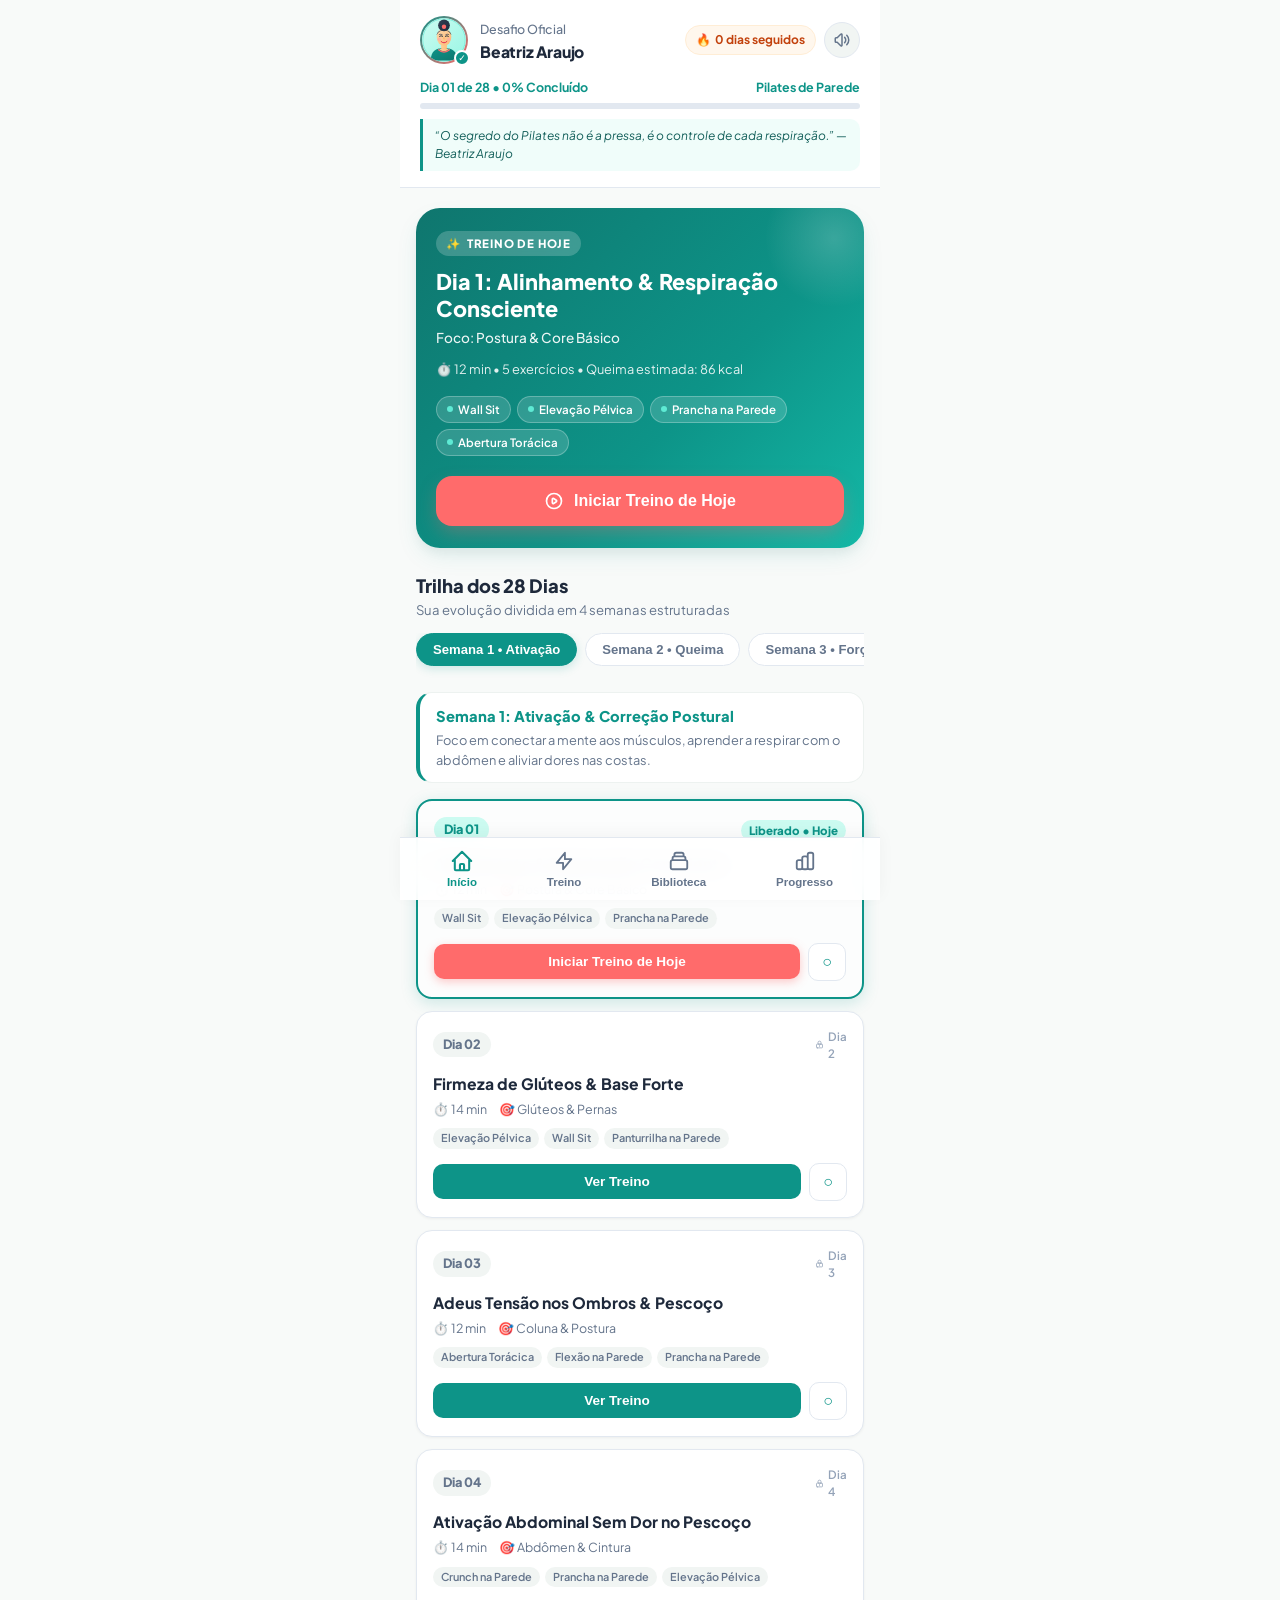
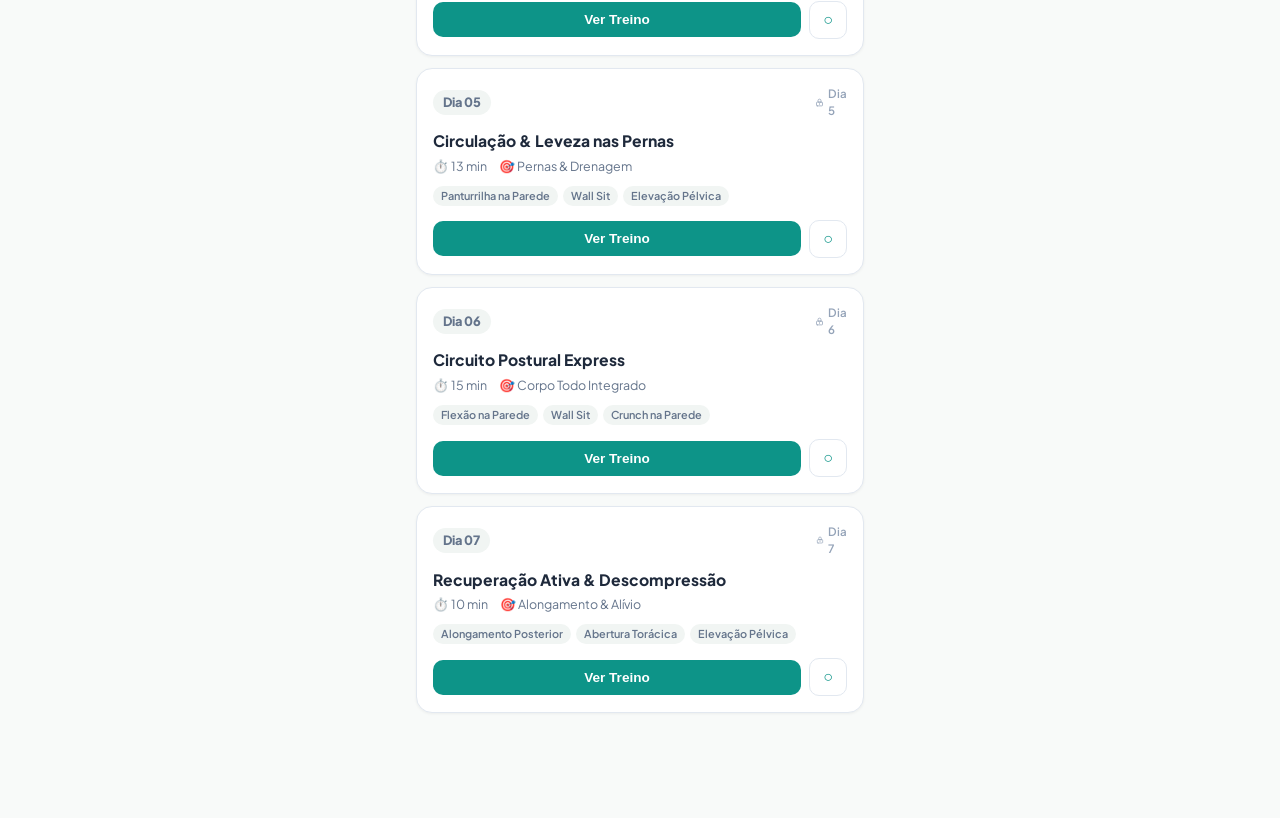
==== index.html @ 00a96179 "pilates-asiatico" ====
<!DOCTYPE html>
<html lang="pt-BR">
<head>
  <meta charset="UTF-8">
  <meta name="viewport" content="width=device-width, initial-scale=1.0, maximum-scale=1.0, user-scalable=no, viewport-fit=cover">
  <title>Desafio Pilates de Parede - 28 Dias | Beatriz Araujo</title>
  <meta name="description" content="Aplicativo oficial do Desafio Pilates de Parede 28 Dias com a especialista Beatriz Araujo. Demonstrações vetoriais nativas e cronômetro guiado.">
  <meta name="theme-color" content="#0D9488">
  <meta name="apple-mobile-web-app-capable" content="yes">
  <meta name="apple-mobile-web-app-status-bar-style" content="default">
  <meta name="apple-mobile-web-app-title" content="Pilates Parede">

  <!-- Favicon e Ícones PWA -->
  <link rel="icon" type="image/svg+xml" href="assets/icons/app-icon.svg">
  <link rel="apple-touch-icon" href="assets/icons/app-icon.svg">
  <link rel="manifest" href="manifest.json">

  <!-- Tipografia Moderna (Plus Jakarta Sans) -->
  <link rel="preconnect" href="https://fonts.googleapis.com">
  <link rel="preconnect" href="https://fonts.gstatic.com" crossorigin>
  <link href="https://fonts.googleapis.com/css2?family=Plus+Jakarta+Sans:wght@400;500;600;700;800;900&display=swap" rel="stylesheet">

  <!-- Estilos -->
  <link rel="stylesheet" href="css/styles.css">
  <link rel="stylesheet" href="css/animations.css">
</head>
<body>

  <!-- Canvas de Confetes da Vitória -->
  <canvas id="confetti-canvas"></canvas>

  <div class="app-container">

    <!-- Banner Inteligente de Instalação PWA -->
    <div id="pwa-install-banner" class="pwa-banner hidden">
      <div class="pwa-banner-content">
        <span class="pwa-banner-icon">📱</span>
        <div class="pwa-banner-text">
          <strong>Instalar Aplicativo Oficial</strong>
          <span>Acesse direto da sua tela inicial como um app nativo</span>
        </div>
      </div>
      <div class="pwa-banner-actions">
        <button id="btn-pwa-install" class="btn-pwa-install">Instalar</button>
        <button id="btn-close-install-banner" class="btn-pwa-close" aria-label="Fechar">✕</button>
      </div>
    </div>

    <!-- Header Principal -->
    <header class="app-header">
      <div class="header-top">
        <div class="instructor-badge">
          <div class="avatar-wrapper">
            <img src="assets/avatar-beatriz.svg" alt="Beatriz Araujo" class="avatar-img">
            <span class="avatar-verified" title="Especialista Certificada">✓</span>
          </div>
          <div class="instructor-info">
            <span class="greeting" id="header-user-greeting">Desafio Oficial</span>
            <h1 class="instructor-name">Beatriz Araujo</h1>
          </div>
        </div>

        <div class="header-actions">
          <div class="streak-pill" title="Sequência de dias ativos">
            <span>🔥</span>
            <span id="header-streak-count">0 dias</span>
          </div>
          <button id="header-sound-btn" class="btn-icon-header" title="Alternar Som">
            <svg id="header-sound-icon" class="w-5 h-5" fill="none" stroke="currentColor" viewBox="0 0 24 24" width="18" height="18">
              <path stroke-linecap="round" stroke-linejoin="round" stroke-width="2" d="M15.536 8.464a5 5 0 010 7.072m2.828-9.9a9 9 0 010 12.728M5.586 15H4a1 1 0 01-1-1v-4a1 1 0 011-1h1.586l4.707-4.707C10.923 3.663 12 4.109 12 5v14c0 .891-1.077 1.337-1.707.707L5.586 15z" />
            </svg>
          </button>
        </div>
      </div>

      <!-- Barra de Progresso Rápido -->
      <div class="header-progress-bar-wrap">
        <div class="header-progress-meta">
          <span id="header-progress-summary">Dia 01 de 28 • 0% Concluído</span>
          <span>Pilates de Parede</span>
        </div>
        <div class="progress-track">
          <div id="progress-bar-fill" class="progress-fill" style="width: 0%;"></div>
        </div>
      </div>

      <!-- Frase Motivacional do Dia -->
      <div class="quote-bubble" id="quote-beatriz">
        “O segredo do Pilates não é a pressa, é o controle de cada respiração.” — Beatriz Araujo
      </div>
    </header>

    <!-- ============================================================
         ABA 1: DASHBOARD
         ============================================================ -->
    <main id="tab-view-dashboard" class="tab-view-panel active">
      <!-- Card Hero: Treino de Hoje -->
      <section class="hero-workout-card">
        <div class="hero-tag">
          <span>✨</span>
          <span>Treino de Hoje</span>
        </div>
        <h2 id="today-workout-title" class="hero-title">Dia 01: Alinhamento & Respiração</h2>
        <p id="today-workout-focus" class="hero-focus">Foco: Postura & Core Básico</p>
        <div id="today-workout-meta" class="hero-meta">
          ⏱️ 12 min • 5 exercícios • Queima estimada: 85 kcal
        </div>
        <div id="today-exercises-preview" class="today-exercises-chips">
          <!-- Injetado dinamicamente -->
        </div>
        <button id="btn-start-today-workout" class="btn-primary-action">
          <svg class="w-5 h-5" fill="none" stroke="currentColor" viewBox="0 0 24 24" width="20" height="20">
            <path stroke-linecap="round" stroke-linejoin="round" stroke-width="2" d="M14.752 11.168l-3.197-2.132A1 1 0 0010 9.87v4.263a1 1 0 001.555.832l3.197-2.132a1 1 0 000-1.664z" />
            <path stroke-linecap="round" stroke-linejoin="round" stroke-width="2" d="M21 12a9 9 0 11-18 0 9 9 0 0118 0z" />
          </svg>
          <span>Iniciar Treino de Hoje</span>
        </button>
      </section>

      <!-- Seção da Trilha dos 28 Dias -->
      <section class="challenge-trail-section">
        <div class="section-header">
          <h3 class="section-title">Trilha dos 28 Dias</h3>
          <p class="section-subtitle">Sua evolução dividida em 4 semanas estruturadas</p>
        </div>

        <!-- Seletor das 4 Semanas -->
        <div class="week-tabs-scroll">
          <button class="week-tab-pill active" data-week="1">Semana 1 • Ativação</button>
          <button class="week-tab-pill" data-week="2">Semana 2 • Queima</button>
          <button class="week-tab-pill" data-week="3">Semana 3 • Força</button>
          <button class="week-tab-pill" data-week="4">Semana 4 • Escultura</button>
        </div>

        <!-- Card de Tema da Semana -->
        <div class="week-info-card">
          <h4 id="week-theme-title" class="week-theme-heading">Semana 1: Ativação & Correção Postural</h4>
          <p id="week-theme-desc" class="week-theme-paragraph">Foco em conectar a mente aos músculos, aprender a respirar com o abdômen e aliviar dores nas costas.</p>
        </div>

        <!-- Lista de Cards dos Dias da Semana -->
        <div id="days-grid-container" class="days-grid">
          <!-- Injetado dinamicamente -->
        </div>
      </section>
    </main>

    <!-- ============================================================
         ABA 2: TREINO DE HOJE (DETALHE DA SESSÃO)
         ============================================================ -->
    <section id="tab-view-workout" class="tab-view-panel">
      <div class="workout-tab-hero">
        <span class="badge">Sessão Selecionada</span>
        <h2 id="workout-tab-day-title" class="workout-tab-title">Dia 01: Alinhamento Postural</h2>
        <div id="workout-tab-note" class="workout-tab-note">
          Orientação da especialista Beatriz Araujo para sua melhor performance e segurança.
        </div>
        <button id="btn-start-from-tab" class="btn-primary-action">
          <svg class="w-5 h-5" fill="none" stroke="currentColor" viewBox="0 0 24 24" width="20" height="20">
            <path stroke-linecap="round" stroke-linejoin="round" stroke-width="2" d="M14.752 11.168l-3.197-2.132A1 1 0 0010 9.87v4.263a1 1 0 001.555.832l3.197-2.132a1 1 0 000-1.664z" />
          </svg>
          <span>Começar Treino do Dia</span>
        </button>
      </div>

      <div class="section-header">
        <h3 class="section-title">Movimentos Desta Sessão</h3>
        <p class="section-subtitle">Toque em qualquer exercício para ver postura e respiração</p>
      </div>

      <div id="workout-tab-exercises-list" class="workout-exercises-list">
        <!-- Injetado dinamicamente -->
      </div>
    </section>

    <!-- ============================================================
         ABA 3: BIBLIOTECA DE EXERCÍCIOS
         ============================================================ -->
    <section id="tab-view-library" class="tab-view-panel">
      <div class="section-header">
        <h2 class="section-title">Biblioteca na Parede</h2>
        <p class="section-subtitle">Guia visual com demonstrações anatômicas em tempo real</p>
      </div>

      <!-- Filtros por Categoria Muscular -->
      <div class="library-filters">
        <button class="library-filter-btn active" data-category="all">Todos (8)</button>
        <button class="library-filter-btn" data-category="Pernas & Glúteos">Pernas & Glúteos</button>
        <button class="library-filter-btn" data-category="Abdômen & Core">Abdômen & Core</button>
        <button class="library-filter-btn" data-category="Braços & Peitoral">Braços & Peitoral</button>
        <button class="library-filter-btn" data-category="Flexibilidade & Postura">Postura & Alívio</button>
      </div>

      <!-- Catálogo de Cards dos Exercícios -->
      <div id="library-grid" class="library-grid">
        <!-- Injetado dinamicamente -->
      </div>
    </section>

    <!-- ============================================================
         ABA 4: PROGRESSO & CONQUISTAS
         ============================================================ -->
    <section id="tab-view-progress" class="tab-view-panel">
      <div class="section-header">
        <h2 class="section-title">Seu Progresso & Conquistas</h2>
        <p class="section-subtitle">Histórico sincronizado e medalhas da sua jornada</p>
      </div>

      <!-- Card de Perfil da Aluna -->
      <div class="user-profile-card">
        <div class="user-profile-left">
          <div class="user-avatar-circle">
            <span id="profile-avatar-initials">AL</span>
          </div>
          <div class="user-profile-info">
            <div class="user-profile-name-row">
              <h3 id="profile-user-name" class="user-profile-name">Aluna</h3>
              <span class="user-profile-badge">Ativa</span>
            </div>
            <p id="profile-user-details" class="user-profile-details">Idade: <strong id="profile-user-age">-- anos</strong> • Pilates de Parede</p>
          </div>
        </div>
        <button id="btn-edit-profile" class="btn-edit-profile-icon" title="Editar Nome e Idade">
          <svg class="w-4 h-4" fill="none" stroke="currentColor" viewBox="0 0 24 24" width="15" height="15">
            <path stroke-linecap="round" stroke-linejoin="round" stroke-width="2" d="M15.232 5.232l3.536 3.536m-2.036-5.036a2.5 2.5 0 113.536 3.536L6.5 21.036H3v-3.572L16.732 3.732z"/>
          </svg>
          <span>Editar</span>
        </button>
      </div>

      <!-- Métricas Principais -->
      <div class="progress-stats-grid">
        <div class="stat-metric-card">
          <div class="stat-metric-icon">📅</div>
          <div class="stat-metric-value"><span id="stat-completed-days">0</span>/28</div>
          <div class="stat-metric-label">Dias Concluídos</div>
        </div>
        <div class="stat-metric-card">
          <div class="stat-metric-icon">⏱️</div>
          <div class="stat-metric-value"><span id="stat-total-minutes">0</span></div>
          <div class="stat-metric-label">Minutos Praticados</div>
        </div>
        <div class="stat-metric-card">
          <div class="stat-metric-icon">🔥</div>
          <div class="stat-metric-value"><span id="stat-total-calories">0</span></div>
          <div class="stat-metric-label">Kcal Estimadas</div>
        </div>
        <div class="stat-metric-card">
          <div class="stat-metric-icon">⚡</div>
          <div class="stat-metric-value"><span id="stat-streak-days">0</span></div>
          <div class="stat-metric-label">Sequência Atual</div>
        </div>
      </div>

      <!-- Barra e Porcentagem do Desafio -->
      <div class="progress-completion-card">
        <div class="progress-completion-header">
          <span class="progress-completion-label">Conclusão Total do Desafio</span>
          <span id="stat-progress-percent" class="progress-completion-num">0%</span>
        </div>
        <div class="progress-track-large">
          <div id="progress-bar-fill-large" class="progress-fill-large" style="width: 0%;"></div>
        </div>
      </div>

      <!-- Seção de Medalhas / Badges -->
      <div class="badges-section">
        <div class="section-header">
          <h3 class="section-title">Medalhas de Mérito</h3>
          <p class="section-subtitle">Desbloqueie conquistas exclusivas ao avançar no desafio</p>
        </div>
        <div id="badges-grid" class="badges-grid">
          <!-- Injetado dinamicamente -->
        </div>
      </div>

      <!-- Área de Gerenciamento / Reset -->
      <div class="progress-reset-zone">
        <button id="btn-reset-challenge" class="btn-secondary-outline">Reiniciar Desafio</button>
      </div>
    </section>

    <!-- ============================================================
         BARRA DE NAVEGAÇÃO INFERIOR FIXA (APP SHELL)
         ============================================================ -->
    <nav class="bottom-nav-bar" aria-label="Navegação Principal">
      <button class="nav-tab-btn active" data-tab="dashboard">
        <svg fill="none" stroke="currentColor" viewBox="0 0 24 24">
          <path stroke-linecap="round" stroke-linejoin="round" stroke-width="2" d="M3 12l2-2m0 0l7-7 7 7M5 10v10a1 1 0 001 1h3m10-11l2 2m-2-2v10a1 1 0 01-1 1h-3m-6 0a1 1 0 001-1v-4a1 1 0 011-1h2a1 1 0 011 1v4a1 1 0 001 1m-6 0h6"/>
        </svg>
        <span>Início</span>
      </button>

      <button class="nav-tab-btn" data-tab="workout">
        <svg fill="none" stroke="currentColor" viewBox="0 0 24 24">
          <path stroke-linecap="round" stroke-linejoin="round" stroke-width="2" d="M13 10V3L4 14h7v7l9-11h-7z"/>
        </svg>
        <span>Treino</span>
      </button>

      <button class="nav-tab-btn" data-tab="library">
        <svg fill="none" stroke="currentColor" viewBox="0 0 24 24">
          <path stroke-linecap="round" stroke-linejoin="round" stroke-width="2" d="M19 11H5m14 0a2 2 0 012 2v6a2 2 0 01-2 2H5a2 2 0 01-2-2v-6a2 2 0 012-2m14 0V9a2 2 0 00-2-2M5 11V9a2 2 0 012-2m0 0V5a2 2 0 012-2h6a2 2 0 012 2v2M7 7h10"/>
        </svg>
        <span>Biblioteca</span>
      </button>

      <button class="nav-tab-btn" data-tab="progress">
        <svg fill="none" stroke="currentColor" viewBox="0 0 24 24">
          <path stroke-linecap="round" stroke-linejoin="round" stroke-width="2" d="M9 19v-6a2 2 0 00-2-2H5a2 2 0 00-2 2v6a2 2 0 002 2h2a2 2 0 002-2zm0 0V9a2 2 0 012-2h2a2 2 0 012 2v10m-6 0a2 2 0 002 2h2a2 2 0 002-2m0 0V5a2 2 0 012-2h2a2 2 0 012 2v14a2 2 0 01-2 2h-2a2 2 0 01-2-2z"/>
        </svg>
        <span>Progresso</span>
      </button>
    </nav>

    <!-- ============================================================
         PLAYER INTERATIVO DE TREINO (MODAL FULLSCREEN)
         ============================================================ -->
    <div id="player-modal" class="player-fullscreen-modal">
      <!-- Cabeçalho do Player -->
      <div class="player-header">
        <button id="player-close-btn" class="btn-player-icon" title="Fechar Treino">✕</button>
        <span id="player-day-title" class="player-day-title">Dia 01: Alinhamento</span>
        <button id="player-sound-btn" class="btn-player-icon" title="Alternar Áudio">
          <svg id="player-sound-icon" class="w-5 h-5" fill="none" stroke="currentColor" viewBox="0 0 24 24" width="20" height="20">
            <path stroke-linecap="round" stroke-linejoin="round" stroke-width="2" d="M15.536 8.464a5 5 0 010 7.072m2.828-9.9a9 9 0 010 12.728M5.586 15H4a1 1 0 01-1-1v-4a1 1 0 011-1h1.586l4.707-4.707C10.923 3.663 12 4.109 12 5v14c0 .891-1.077 1.337-1.707.707L5.586 15z" />
          </svg>
        </button>
      </div>

      <!-- Barra de Exercícios do Treino -->
      <div class="player-progress-bar-container">
        <div id="player-progress-dots" class="player-progress-dots"></div>
        <span id="player-exercise-index" class="player-exercise-index">Exercício 1 de 5</span>
      </div>

      <!-- Corpo Principal do Player -->
      <div class="player-body">
        <!-- Banner de Próximo Exercício (durante descanso) -->
        <div id="player-next-preview" class="player-next-banner hidden"></div>

        <!-- Área Central de Demonstração SVG Animada -->
        <div class="player-visual-card">
          <span id="player-phase-badge" class="phase-badge work">EM EXECUÇÃO</span>
          <div id="player-visual-container">
            <!-- SVG renderizado aqui -->
          </div>
        </div>

        <!-- Título do Exercício e Músculos Alvo -->
        <div class="player-exercise-header">
          <h3 id="player-ex-name" class="player-ex-name">Wall Sit (Cadeira na Parede)</h3>
          <p id="player-ex-muscles" class="player-ex-muscles">Quadríceps, Glúteos e Core</p>
        </div>

        <!-- Painel Unificado: Temporizador Circular + Controles de Ação -->
        <div class="player-hud-center">
          <button id="player-btn-restart" class="btn-ctrl-secondary" title="Reiniciar Exercício">
            <svg class="w-6 h-6" fill="none" stroke="currentColor" viewBox="0 0 24 24" width="22" height="22">
              <path stroke-linecap="round" stroke-linejoin="round" stroke-width="2" d="M4 4v5h.582m15.356 2A8.001 8.001 0 004.582 9m0 0H9m11 11v-5h-.581m0 0a8.003 8.003 0 01-15.357-2m15.357 2H15" />
            </svg>
          </button>

          <!-- Temporizador Circular Central -->
          <div class="timer-circle-wrap">
            <svg class="timer-circle-svg" viewBox="0 0 124 124">
              <circle class="timer-ring-bg" cx="62" cy="62" r="54" />
              <circle id="player-ring-progress" class="timer-ring-progress" cx="62" cy="62" r="54" />
            </svg>
            <div class="timer-center-text">
              <span id="player-timer-text" class="timer-seconds">40</span>
              <span id="player-timer-subtext" class="timer-subtext">Restante</span>
            </div>
          </div>

          <button id="player-btn-playpause" class="btn-ctrl-main-play" title="Pausar / Retomar">
            <svg id="player-icon-playpause" fill="none" stroke="currentColor" viewBox="0 0 24 24">
              <path stroke-linecap="round" stroke-linejoin="round" stroke-width="2" d="M10 9v6m4-6v6m7-3a9 9 0 11-18 0 9 9 0 0118 0z" />
            </svg>
          </button>

          <button id="player-btn-skip" class="btn-ctrl-secondary" title="Pular Exercício">
            <svg class="w-6 h-6" fill="none" stroke="currentColor" viewBox="0 0 24 24" width="22" height="22">
              <path stroke-linecap="round" stroke-linejoin="round" stroke-width="2" d="M13 5l7 7-7 7M5 5l7 7-7 7" />
            </svg>
          </button>
        </div>

        <!-- Instruções de Postura (Abaixo do Timer) -->
        <div class="player-tips-card">
          <div class="player-tips-box">
            <h6>Postura Correta por Beatriz Araujo:</h6>
            <ul id="player-tips-list" class="player-tips-list"></ul>
          </div>
        </div>
      </div>

      <!-- Overlay de Pausa -->
      <div id="player-paused-overlay" class="player-paused-overlay hidden">
        <h4 class="paused-title">Treino Pausado</h4>
        <p class="paused-desc">Respire fundo e recupere o fôlego quando estiver pronta.</p>
        <button id="player-btn-resume" class="btn-resume">Retomar Treino</button>
      </div>
    </div>

    <!-- ============================================================
         MODAL DE DETALHES DO EXERCÍCIO (BIBLIOTECA)
         ============================================================ -->
    <div id="modal-ex-detail" class="app-modal">
      <div class="app-modal-sheet">
        <div class="sheet-handle"></div>
        <div class="sheet-header">
          <div class="sheet-title-group">
            <h3 id="modal-ex-title">Wall Sit</h3>
            <span id="modal-ex-category" class="sheet-badge">Pernas & Glúteos</span>
          </div>
          <button id="modal-ex-detail-close" class="btn-close-sheet">✕</button>
        </div>

        <div id="modal-ex-visual" class="sheet-visual-box">
          <!-- Renderizado com SVG -->
        </div>

        <div class="sheet-content-section">
          <div class="sheet-info-block">
            <h6>Músculos Alvo</h6>
            <p id="modal-ex-muscles">Quadríceps, Glúteos e Core</p>
          </div>

          <div class="sheet-info-block">
            <h6>Como Executar</h6>
            <p id="modal-ex-desc">Apoie as costas completamente contra a parede...</p>
          </div>

          <div class="sheet-info-block">
            <h6>Guia de Respiração da Especialista</h6>
            <p id="modal-ex-breathing">Inspire expandindo as costelas e expire sugando o umbigo...</p>
          </div>

          <div class="sheet-info-block">
            <h6>3 Dicas de Postura de Beatriz Araujo</h6>
            <ul id="modal-ex-tips" class="sheet-tips-list"></ul>
          </div>

          <div class="sheet-info-block">
            <h6>Benefícios Principais</h6>
            <p id="modal-ex-benefits">Fortalece intensamente sem impacto nas articulações.</p>
          </div>
        </div>

        <button id="btn-practice-isolated" class="btn-primary-action" data-exercise-id="">
          <span>Praticar Este Exercício (40s)</span>
        </button>
      </div>
    </div>

    <!-- ============================================================
         MODAL DE CELEBRAÇÃO / TREINO CONCLUÍDO
         ============================================================ -->
    <div id="modal-celebration" class="app-modal">
      <div class="celebration-modal-dialog">
        <div class="celebration-trophy">🎉</div>
        <h3 id="celebration-title" class="celebration-title">Treino Concluído com Sucesso!</h3>
        <p class="celebration-message">
          Sensacional! Você dedicou um tempo precioso à sua saúde, postura e bem-estar hoje. Beatriz Araujo tem muito orgulho da sua constância!
        </p>

        <div id="celebration-stats" class="celebration-stats-row">
          <!-- Minutos e Kcal aqui -->
        </div>

        <div id="celebration-badge-alert" class="hidden">
          <!-- Alerta de conquista desbloqueada aqui -->
        </div>

        <button id="btn-celebration-done" class="btn-primary-action">
          <span>Salvar & Continuar Desafio</span>
        </button>
    <!-- ============================================================
         MODAL DE BOAS-VINDAS / ONBOARDING (NOME & IDADE)
         ============================================================ -->
    <div id="modal-onboarding" class="app-modal">
      <div class="onboarding-modal-dialog">
        <button id="btn-close-onboarding-modal" class="btn-close-onboarding hidden" aria-label="Fechar">✕</button>

        <div class="onboarding-avatar-wrap">
          <img src="assets/avatar-beatriz.svg" alt="Beatriz Araujo" class="onboarding-avatar-img">
          <span class="onboarding-verified" title="Especialista Certificada">✓</span>
        </div>

        <div class="onboarding-badge-pill">✨ Desafio Oficial de 28 Dias</div>
        <h3 id="onboarding-modal-title" class="onboarding-title">Seja muito bem-vinda!</h3>
        <p id="onboarding-modal-desc" class="onboarding-message">
          Olá! Sou a <strong>Beatriz Araujo</strong>. Vamos juntas transformar sua postura e seu corpo com o Pilates de Parede. Antes de começarmos seu primeiro treino, me conte um pouco sobre você:
        </p>

        <form id="form-onboarding" class="onboarding-form" novalidate>
          <div class="form-group">
            <label for="input-user-name" class="form-label">
              <span>Como posso te chamar?</span>
              <span class="required-star">*</span>
            </label>
            <div class="input-with-icon">
              <span class="input-icon">👤</span>
              <input 
                type="text" 
                id="input-user-name" 
                class="app-input" 
                placeholder="Ex: Mariana, Juliana..." 
                maxlength="35" 
                autocomplete="name" 
                required
              />
            </div>
            <span class="form-error-msg hidden" id="error-user-name">Por favor, digite seu nome ou como prefere ser chamada.</span>
          </div>

          <div class="form-group">
            <label for="input-user-age" class="form-label">
              <span>Qual é a sua idade?</span>
              <span class="required-star">*</span>
            </label>
            <div class="input-with-icon">
              <span class="input-icon">🎂</span>
              <input 
                type="number" 
                id="input-user-age" 
                class="app-input" 
                placeholder="Ex: 34" 
                min="12" 
                max="105" 
                inputmode="numeric" 
                required
              />
            </div>
            <span class="form-hint">Usada para calcular seu gasto calórico com mais precisão.</span>
            <span class="form-error-msg hidden" id="error-user-age">Por favor, informe uma idade válida (entre 12 e 105 anos).</span>
          </div>

          <button type="submit" id="btn-submit-onboarding" class="btn-primary-action onboarding-submit-btn">
            <span id="btn-submit-onboarding-text">Começar Meu Desafio →</span>
          </button>
        </form>
      </div>
    </div>

  </div> <!-- Fim .app-container -->

  <!-- Scripts da Aplicação -->
  <script src="js/data.js"></script>
  <script src="js/svg-exercises.js"></script>
  <script src="js/audio.js"></script>
  <script src="js/storage.js"></script>
  <script src="js/player.js"></script>
  <script src="js/app.js"></script>
  <script>
    // Header sound button toggle
    const headerSoundBtn = document.getElementById('header-sound-btn');
    if (headerSoundBtn) {
      headerSoundBtn.addEventListener('click', () => {
        const isMuted = SoundEngine.toggleMute();
        headerSoundBtn.classList.toggle('muted', isMuted);
      });
    }
  </script>
</body>
</html>
---- css/styles.css ----
/**
 * Desafio Pilates de Parede - 28 Dias
 * Especialista: Beatriz Araujo
 * Estilos Principais - Mobile-First, Sofisticado & Acolhedor
 */

:root {
  --bg-app: #F8FAF9;
  --bg-card: #FFFFFF;
  --bg-subtle: #F1F5F3;
  
  --primary: #0D9488;
  --primary-hover: #0F766E;
  --primary-light: #CCFBF1;
  --primary-glow: rgba(13, 148, 136, 0.18);

  --accent-coral: #FF6B6B;
  --accent-coral-hover: #EE5253;
  --accent-coral-light: #FFE4E6;
  --accent-peach: #F97316;

  --text-main: #1E293B;
  --text-secondary: #64748B;
  --text-light: #94A3B8;

  --border-color: #E2E8F0;
  --border-subtle: #EDF2F0;

  --shadow-sm: 0 1px 3px rgba(0,0,0,0.05);
  --shadow-md: 0 4px 14px rgba(0,0,0,0.06);
  --shadow-lg: 0 10px 25px -4px rgba(13, 148, 136, 0.12), 0 6px 12px -2px rgba(0,0,0,0.05);
  --shadow-coral: 0 8px 20px -3px rgba(255, 107, 107, 0.35);

  --radius-sm: 10px;
  --radius-md: 16px;
  --radius-lg: 24px;
  --radius-full: 9999px;

  --safe-bottom: env(safe-area-inset-bottom, 0px);
  --safe-top: env(safe-area-inset-top, 0px);
}

/* Reset & Base */
*, *::before, *::after {
  box-sizing: border-box;
  margin: 0;
  padding: 0;
  -webkit-tap-highlight-color: transparent;
}

body {
  font-family: 'Plus Jakarta Sans', system-ui, -apple-system, BlinkMacSystemFont, 'Segoe UI', Roboto, sans-serif;
  background-color: var(--bg-app);
  color: var(--text-main);
  line-height: 1.5;
  -webkit-font-smoothing: antialiased;
  -moz-osx-font-smoothing: grayscale;
  padding-bottom: calc(85px + var(--safe-bottom));
  overflow-x: hidden;
}

body.modal-open {
  overflow: hidden;
}

/* App Shell Container */
.app-container {
  max-width: 480px;
  margin: 0 auto;
  min-height: 100vh;
  position: relative;
  background: var(--bg-app);
}

/* Banner de Instalação PWA */
.pwa-banner {
  background: linear-gradient(135deg, #134E4A 0%, #0D9488 100%);
  color: #FFFFFF;
  padding: 12px 16px;
  display: flex;
  align-items: center;
  justify-content: space-between;
  gap: 12px;
  font-size: 0.85rem;
  box-shadow: var(--shadow-md);
  position: sticky;
  top: 0;
  z-index: 40;
}

.pwa-banner.hidden {
  display: none !important;
}

.pwa-banner-content {
  display: flex;
  align-items: center;
  gap: 10px;
}

.pwa-banner-icon {
  font-size: 1.4rem;
}

.pwa-banner-text strong {
  display: block;
  font-weight: 700;
}

.pwa-banner-text span {
  opacity: 0.9;
  font-size: 0.78rem;
}

.pwa-banner-actions {
  display: flex;
  align-items: center;
  gap: 8px;
}

.btn-pwa-install {
  background: var(--accent-coral);
  color: #FFFFFF;
  border: none;
  border-radius: var(--radius-full);
  padding: 6px 14px;
  font-size: 0.8rem;
  font-weight: 700;
  cursor: pointer;
  box-shadow: 0 2px 8px rgba(255, 107, 107, 0.4);
}

.btn-pwa-close {
  background: transparent;
  border: none;
  color: #FFFFFF;
  opacity: 0.7;
  font-size: 1.1rem;
  cursor: pointer;
}

/* Header Principal */
.app-header {
  background: var(--bg-card);
  padding: calc(16px + var(--safe-top)) 20px 16px;
  border-bottom: 1px solid var(--border-color);
  position: sticky;
  top: 0;
  z-index: 30;
}

.header-top {
  display: flex;
  align-items: center;
  justify-content: space-between;
  gap: 14px;
}

.instructor-badge {
  display: flex;
  align-items: center;
  gap: 12px;
}

.avatar-wrapper {
  position: relative;
  width: 48px;
  height: 48px;
  border-radius: var(--radius-full);
  padding: 2px;
  background: linear-gradient(135deg, var(--primary), var(--accent-coral));
}

.avatar-img {
  width: 100%;
  height: 100%;
  border-radius: var(--radius-full);
  background: #E6FFFA;
  display: flex;
  align-items: center;
  justify-content: center;
  font-size: 1.5rem;
}

.avatar-verified {
  position: absolute;
  bottom: -2px;
  right: -2px;
  background: var(--primary);
  color: #FFF;
  width: 16px;
  height: 16px;
  border-radius: 50%;
  border: 2px solid #FFF;
  display: flex;
  align-items: center;
  justify-content: center;
  font-size: 9px;
  font-weight: 900;
}

.instructor-info .greeting {
  font-size: 0.78rem;
  color: var(--text-secondary);
  font-weight: 500;
}

.instructor-info .instructor-name {
  font-size: 0.98rem;
  font-weight: 800;
  color: var(--text-main);
  letter-spacing: -0.2px;
}

.header-actions {
  display: flex;
  align-items: center;
  gap: 8px;
}

.streak-pill {
  display: flex;
  align-items: center;
  gap: 4px;
  background: #FFF7ED;
  border: 1px solid #FFEDD5;
  color: #C2410C;
  font-size: 0.75rem;
  font-weight: 700;
  padding: 5px 10px;
  border-radius: var(--radius-full);
}

.btn-icon-header {
  background: var(--bg-subtle);
  border: 1px solid var(--border-color);
  width: 36px;
  height: 36px;
  border-radius: var(--radius-full);
  display: flex;
  align-items: center;
  justify-content: center;
  color: var(--text-secondary);
  cursor: pointer;
  transition: all 0.2s ease;
}

.btn-icon-header:hover {
  background: var(--primary-light);
  color: var(--primary);
}

.btn-icon-header.muted {
  color: var(--accent-coral);
  background: var(--accent-coral-light);
}

/* Barra de Progresso Rápido no Header */
.header-progress-bar-wrap {
  margin-top: 14px;
}

.header-progress-meta {
  display: flex;
  justify-content: space-between;
  align-items: center;
  font-size: 0.78rem;
  font-weight: 700;
  color: var(--primary);
  margin-bottom: 6px;
}

.progress-track {
  width: 100%;
  height: 6px;
  background: var(--border-color);
  border-radius: var(--radius-full);
  overflow: hidden;
}

.progress-fill {
  height: 100%;
  background: linear-gradient(90deg, var(--primary) 0%, var(--accent-coral) 100%);
  border-radius: var(--radius-full);
  transition: width 0.6s cubic-bezier(0.4, 0, 0.2, 1);
}

.quote-bubble {
  margin-top: 10px;
  background: #F0FDFA;
  border-left: 3px solid var(--primary);
  padding: 8px 12px;
  border-radius: 0 var(--radius-sm) var(--radius-sm) 0;
  font-size: 0.75rem;
  color: #115E59;
  font-style: italic;
}

/* Painéis de Conteúdo das Abas */
.tab-view-panel {
  display: none;
  padding: 20px 16px;
}

.tab-view-panel.active {
  display: block;
  animation: fadeInView 0.25s ease-out;
}

@keyframes fadeInView {
  from { opacity: 0; transform: translateY(6px); }
  to { opacity: 1; transform: translateY(0); }
}

/* ============================================================
   ABA 1: DASHBOARD
   ============================================================ */

/* Card Hero: Treino de Hoje */
.hero-workout-card {
  background: linear-gradient(135deg, #0F766E 0%, #0D9488 60%, #14B8A6 100%);
  color: #FFFFFF;
  border-radius: var(--radius-lg);
  padding: 22px 20px;
  box-shadow: var(--shadow-lg);
  position: relative;
  overflow: hidden;
  margin-bottom: 24px;
}

.hero-workout-card::after {
  content: '';
  position: absolute;
  top: -40px;
  right: -40px;
  width: 140px;
  height: 140px;
  border-radius: 50%;
  background: radial-gradient(circle, rgba(255,255,255,0.18) 0%, transparent 70%);
  pointer-events: none;
}

.hero-tag {
  display: inline-flex;
  align-items: center;
  gap: 6px;
  background: rgba(255, 255, 255, 0.2);
  backdrop-filter: blur(8px);
  padding: 4px 10px;
  border-radius: var(--radius-full);
  font-size: 0.72rem;
  font-weight: 800;
  text-transform: uppercase;
  letter-spacing: 0.8px;
  margin-bottom: 12px;
}

.hero-title {
  font-size: 1.35rem;
  font-weight: 800;
  line-height: 1.25;
  margin-bottom: 6px;
}

.hero-focus {
  font-size: 0.85rem;
  opacity: 0.92;
  margin-bottom: 12px;
  font-weight: 500;
}

.hero-meta {
  font-size: 0.8rem;
  opacity: 0.88;
  display: flex;
  align-items: center;
  gap: 6px;
  margin-bottom: 16px;
}

.today-exercises-chips {
  display: flex;
  flex-wrap: wrap;
  gap: 6px;
  margin-bottom: 20px;
}

.today-preview-pill {
  background: rgba(255, 255, 255, 0.15);
  border: 1px solid rgba(255, 255, 255, 0.25);
  padding: 4px 10px;
  border-radius: var(--radius-full);
  font-size: 0.72rem;
  font-weight: 600;
  display: flex;
  align-items: center;
  gap: 5px;
}

.today-preview-pill .preview-dot {
  width: 6px;
  height: 6px;
  background: #5EEAD4;
  border-radius: 50%;
}

.btn-primary-action {
  width: 100%;
  background: var(--accent-coral);
  color: #FFFFFF;
  border: none;
  border-radius: var(--radius-md);
  padding: 15px 20px;
  font-size: 1rem;
  font-weight: 800;
  display: flex;
  align-items: center;
  justify-content: center;
  gap: 10px;
  cursor: pointer;
  box-shadow: var(--shadow-coral);
  transition: transform 0.2s ease, background-color 0.2s ease;
}

.btn-primary-action:hover {
  background: var(--accent-coral-hover);
  transform: translateY(-2px);
}

.btn-primary-action:active {
  transform: translateY(0);
}

/* Seção da Trilha dos 28 Dias */
.section-header {
  margin-bottom: 14px;
}

.section-title {
  font-size: 1.15rem;
  font-weight: 800;
  color: var(--text-main);
}

.section-subtitle {
  font-size: 0.82rem;
  color: var(--text-secondary);
}

/* Pílulas das 4 Semanas */
.week-tabs-scroll {
  display: flex;
  gap: 8px;
  overflow-x: auto;
  padding-bottom: 12px;
  margin-bottom: 14px;
  scrollbar-width: none;
}

.week-tabs-scroll::-webkit-scrollbar {
  display: none;
}

.week-tab-pill {
  flex-shrink: 0;
  background: var(--bg-card);
  border: 1px solid var(--border-color);
  color: var(--text-secondary);
  padding: 8px 16px;
  border-radius: var(--radius-full);
  font-size: 0.82rem;
  font-weight: 700;
  cursor: pointer;
  transition: all 0.2s ease;
}

.week-tab-pill.active {
  background: var(--primary);
  border-color: var(--primary);
  color: #FFFFFF;
  box-shadow: 0 3px 10px var(--primary-glow);
}

/* Banner Informativo da Semana */
.week-info-card {
  background: var(--bg-card);
  border: 1px solid var(--border-subtle);
  border-left: 4px solid var(--primary);
  border-radius: var(--radius-md);
  padding: 12px 16px;
  margin-bottom: 16px;
}

.week-theme-heading {
  font-size: 0.92rem;
  font-weight: 800;
  color: var(--primary);
  margin-bottom: 4px;
}

.week-theme-paragraph {
  font-size: 0.8rem;
  color: var(--text-secondary);
}

/* Grid de Cards dos Dias */
.days-grid {
  display: flex;
  flex-direction: column;
  gap: 12px;
}

.day-card {
  background: var(--bg-card);
  border: 1px solid var(--border-color);
  border-radius: var(--radius-md);
  padding: 16px;
  box-shadow: var(--shadow-sm);
  transition: transform 0.2s ease, border-color 0.2s ease;
}

.day-card:hover {
  transform: translateY(-2px);
  border-color: #CBD5E1;
}

.day-card.current {
  border: 2px solid var(--primary);
  background: #FCFDFD;
  box-shadow: 0 4px 16px var(--primary-glow);
}

.day-card.completed {
  border-color: #A7F3D0;
  background: #F0FDF4;
}

.day-card-header {
  display: flex;
  justify-content: space-between;
  align-items: center;
  margin-bottom: 10px;
}

.day-number-circle {
  font-size: 0.8rem;
  font-weight: 800;
  color: var(--text-secondary);
  background: var(--bg-subtle);
  padding: 3px 10px;
  border-radius: var(--radius-full);
}

.day-card.current .day-number-circle {
  color: var(--primary);
  background: var(--primary-light);
}

.badge-status-completed {
  display: inline-flex;
  align-items: center;
  gap: 4px;
  color: #059669;
  font-size: 0.72rem;
  font-weight: 700;
  background: #D1FAE5;
  padding: 3px 8px;
  border-radius: var(--radius-full);
}

.badge-status-current {
  color: var(--primary);
  font-size: 0.72rem;
  font-weight: 800;
  background: var(--primary-light);
  padding: 3px 8px;
  border-radius: var(--radius-full);
  animation: pulseBadge 2s infinite;
}

@keyframes pulseBadge {
  0%, 100% { opacity: 1; }
  50% { opacity: 0.6; }
}

.badge-status-locked {
  display: inline-flex;
  align-items: center;
  gap: 4px;
  color: var(--text-light);
  font-size: 0.72rem;
  font-weight: 600;
}

.day-card-title {
  font-size: 0.98rem;
  font-weight: 750;
  color: var(--text-main);
  margin-bottom: 4px;
}

.day-card-meta {
  font-size: 0.78rem;
  color: var(--text-secondary);
  display: flex;
  gap: 12px;
  margin-bottom: 10px;
}

.day-card-chips {
  display: flex;
  flex-wrap: wrap;
  gap: 5px;
  margin-bottom: 14px;
}

.day-chip {
  background: var(--bg-subtle);
  color: var(--text-secondary);
  font-size: 0.68rem;
  font-weight: 600;
  padding: 2px 8px;
  border-radius: var(--radius-full);
}

.day-card-action {
  display: flex;
  align-items: center;
  gap: 8px;
}

.btn-day-start {
  flex: 1;
  background: var(--primary);
  color: #FFFFFF;
  border: none;
  border-radius: var(--radius-sm);
  padding: 10px 14px;
  font-size: 0.85rem;
  font-weight: 750;
  cursor: pointer;
  transition: background-color 0.2s ease;
}

.btn-day-start:hover {
  background: var(--primary-hover);
}

.day-card.current .btn-day-start {
  background: var(--accent-coral);
  box-shadow: 0 3px 10px rgba(255, 107, 107, 0.35);
}

.day-card.current .btn-day-start:hover {
  background: var(--accent-coral-hover);
}

.btn-day-toggle-check {
  width: 38px;
  height: 38px;
  border-radius: var(--radius-sm);
  border: 1px solid var(--border-color);
  background: var(--bg-card);
  color: var(--primary);
  font-weight: 800;
  font-size: 1rem;
  cursor: pointer;
  display: flex;
  align-items: center;
  justify-content: center;
}

.btn-day-toggle-check:hover {
  background: var(--bg-subtle);
}

/* ============================================================
   ABA 2: TREINO DE HOJE (DETALHE)
   ============================================================ */
.workout-tab-hero {
  background: var(--bg-card);
  border: 1px solid var(--border-color);
  border-radius: var(--radius-lg);
  padding: 20px;
  margin-bottom: 20px;
  box-shadow: var(--shadow-sm);
}

.workout-tab-hero .badge {
  display: inline-block;
  background: var(--primary-light);
  color: var(--primary);
  font-size: 0.75rem;
  font-weight: 800;
  padding: 4px 10px;
  border-radius: var(--radius-full);
  margin-bottom: 8px;
}

.workout-tab-title {
  font-size: 1.25rem;
  font-weight: 800;
  margin-bottom: 6px;
}

.workout-tab-note {
  font-size: 0.82rem;
  color: var(--text-secondary);
  line-height: 1.5;
  background: var(--bg-subtle);
  padding: 10px 14px;
  border-radius: var(--radius-sm);
  margin-bottom: 16px;
}

.workout-exercises-list {
  display: flex;
  flex-direction: column;
  gap: 12px;
  margin-bottom: 24px;
}

.workout-tab-item {
  background: var(--bg-card);
  border: 1px solid var(--border-color);
  border-radius: var(--radius-md);
  padding: 12px;
  display: flex;
  align-items: center;
  gap: 12px;
  cursor: pointer;
  transition: border-color 0.2s ease, transform 0.2s ease;
}

.workout-tab-item:hover {
  border-color: var(--primary);
  transform: translateX(3px);
}

.workout-item-badge {
  width: 28px;
  height: 28px;
  border-radius: 50%;
  background: var(--primary-light);
  color: var(--primary);
  font-size: 0.8rem;
  font-weight: 800;
  display: flex;
  align-items: center;
  justify-content: center;
  flex-shrink: 0;
}

.workout-item-visual {
  width: 72px;
  height: 56px;
  border-radius: var(--radius-sm);
  background: var(--bg-subtle);
  overflow: hidden;
  display: flex;
  align-items: center;
  justify-content: center;
  flex-shrink: 0;
}

.workout-item-visual svg {
  width: 100%;
  height: 100%;
}

.workout-item-info {
  flex: 1;
}

.workout-item-name {
  font-size: 0.9rem;
  font-weight: 750;
  color: var(--text-main);
}

.workout-item-muscles {
  font-size: 0.72rem;
  color: var(--text-secondary);
  margin-bottom: 4px;
}

.workout-item-tags {
  display: flex;
  gap: 6px;
}

.tag-duration {
  font-size: 0.68rem;
  font-weight: 700;
  color: var(--primary);
}

.tag-category {
  font-size: 0.68rem;
  color: var(--text-light);
}

/* ============================================================
   ABA 3: BIBLIOTECA DE EXERCÍCIOS
   ============================================================ */
.library-filters {
  display: flex;
  gap: 6px;
  overflow-x: auto;
  padding-bottom: 12px;
  margin-bottom: 16px;
  scrollbar-width: none;
}

.library-filters::-webkit-scrollbar {
  display: none;
}

.library-filter-btn {
  flex-shrink: 0;
  background: var(--bg-card);
  border: 1px solid var(--border-color);
  color: var(--text-secondary);
  padding: 6px 14px;
  border-radius: var(--radius-full);
  font-size: 0.78rem;
  font-weight: 700;
  cursor: pointer;
}

.library-filter-btn.active {
  background: var(--primary);
  border-color: var(--primary);
  color: #FFFFFF;
}

.library-grid {
  display: grid;
  grid-template-columns: 1fr;
  gap: 16px;
}

.library-card {
  background: var(--bg-card);
  border: 1px solid var(--border-color);
  border-radius: var(--radius-lg);
  overflow: hidden;
  box-shadow: var(--shadow-sm);
  cursor: pointer;
  transition: transform 0.2s ease, box-shadow 0.2s ease;
}

.library-card:hover {
  transform: translateY(-3px);
  box-shadow: var(--shadow-md);
}

.library-card-visual {
  position: relative;
  background: #F1F5F3;
  padding: 10px;
  height: 180px;
  display: flex;
  align-items: center;
  justify-content: center;
}

.library-card-visual svg {
  max-width: 100%;
  max-height: 100%;
}

.library-card-tag {
  position: absolute;
  top: 12px;
  left: 12px;
  background: rgba(255, 255, 255, 0.9);
  backdrop-filter: blur(4px);
  color: var(--primary);
  font-size: 0.68rem;
  font-weight: 800;
  padding: 3px 8px;
  border-radius: var(--radius-full);
  border: 1px solid var(--border-color);
}

.library-card-info {
  padding: 16px;
}

.library-card-title {
  font-size: 1rem;
  font-weight: 800;
  color: var(--text-main);
  margin-bottom: 4px;
}

.library-card-muscles {
  font-size: 0.75rem;
  font-weight: 600;
  color: var(--primary);
  margin-bottom: 6px;
}

.library-card-desc {
  font-size: 0.78rem;
  color: var(--text-secondary);
  line-height: 1.4;
  margin-bottom: 14px;
}

.library-card-footer {
  display: flex;
  align-items: center;
  justify-content: space-between;
  border-top: 1px solid var(--border-color);
  padding-top: 10px;
}

.library-card-diff {
  font-size: 0.72rem;
  color: var(--text-secondary);
  font-weight: 600;
}

.btn-inspect-exercise {
  background: transparent;
  border: none;
  color: var(--primary);
  font-size: 0.75rem;
  font-weight: 800;
  cursor: pointer;
}

/* ============================================================
   ABA 4: PROGRESSO & CONQUISTAS
   ============================================================ */
.progress-stats-grid {
  display: grid;
  grid-template-columns: 1fr 1fr;
  gap: 12px;
  margin-bottom: 24px;
}

.stat-metric-card {
  background: var(--bg-card);
  border: 1px solid var(--border-color);
  border-radius: var(--radius-md);
  padding: 16px;
  text-align: center;
  box-shadow: var(--shadow-sm);
}

.stat-metric-icon {
  font-size: 1.5rem;
  margin-bottom: 4px;
}

.stat-metric-value {
  font-size: 1.5rem;
  font-weight: 900;
  color: var(--text-main);
  line-height: 1.1;
}

.stat-metric-label {
  font-size: 0.75rem;
  font-weight: 600;
  color: var(--text-secondary);
  margin-top: 2px;
}

.progress-completion-card {
  background: var(--bg-card);
  border: 1px solid var(--border-color);
  border-radius: var(--radius-md);
  padding: 16px;
  margin-bottom: 24px;
  box-shadow: var(--shadow-sm);
}

.progress-completion-header {
  display: flex;
  justify-content: space-between;
  align-items: center;
  margin-bottom: 8px;
}

.progress-completion-label {
  font-size: 0.85rem;
  font-weight: 800;
  color: var(--text-main);
}

.progress-completion-num {
  font-size: 1rem;
  font-weight: 900;
  color: var(--primary);
}

.progress-track-large {
  width: 100%;
  height: 10px;
  background: var(--bg-subtle);
  border-radius: var(--radius-full);
  overflow: hidden;
  border: 1px solid var(--border-color);
}

.progress-fill-large {
  height: 100%;
  background: linear-gradient(90deg, var(--primary) 0%, var(--accent-coral) 100%);
  border-radius: var(--radius-full);
  transition: width 0.6s cubic-bezier(0.4, 0, 0.2, 1);
}

.badges-section {
  margin-top: 20px;
}

.badges-grid {
  display: grid;
  grid-template-columns: 1fr 1fr;
  gap: 12px;
}

.badge-card {
  background: var(--bg-card);
  border: 1px solid var(--border-color);
  border-radius: var(--radius-md);
  padding: 16px 12px;
  text-align: center;
  box-shadow: var(--shadow-sm);
  transition: transform 0.2s ease;
}

.badge-card.locked {
  opacity: 0.55;
  filter: grayscale(0.85);
}

.badge-card.unlocked {
  border-color: #5EEAD4;
  background: linear-gradient(180deg, #FFFFFF 0%, #F0FDFA 100%);
}

.badge-icon-wrap {
  position: relative;
  width: 52px;
  height: 52px;
  margin: 0 auto 10px;
  background: var(--bg-subtle);
  border-radius: 50%;
  display: flex;
  align-items: center;
  justify-content: center;
  font-size: 1.8rem;
}

.badge-card.unlocked .badge-icon-wrap {
  background: #CCFBF1;
}

.badge-check {
  position: absolute;
  bottom: 0;
  right: 0;
  width: 18px;
  height: 18px;
  background: #059669;
  color: #FFF;
  border-radius: 50%;
  font-size: 10px;
  font-weight: 900;
  display: flex;
  align-items: center;
  justify-content: center;
  border: 2px solid #FFF;
}

.badge-lock {
  position: absolute;
  bottom: 0;
  right: 0;
  font-size: 12px;
}

.badge-title {
  font-size: 0.85rem;
  font-weight: 800;
  color: var(--text-main);
  margin-bottom: 2px;
}

.badge-subtitle {
  font-size: 0.72rem;
  font-weight: 700;
  color: var(--primary);
  margin-bottom: 6px;
}

.badge-desc {
  font-size: 0.68rem;
  color: var(--text-secondary);
  line-height: 1.3;
}

.progress-reset-zone {
  margin-top: 32px;
  text-align: center;
}

.btn-secondary-outline {
  background: transparent;
  border: 1px solid #CBD5E1;
  color: var(--text-secondary);
  font-size: 0.78rem;
  font-weight: 700;
  padding: 8px 16px;
  border-radius: var(--radius-full);
  cursor: pointer;
}

.btn-secondary-outline:hover {
  background: #FEE2E2;
  border-color: #F87171;
  color: #DC2626;
}

/* ============================================================
   BARRA DE NAVEGAÇÃO INFERIOR FIXA (APP SHELL)
   ============================================================ */
.bottom-nav-bar {
  position: fixed;
  bottom: 0;
  left: 0;
  right: 0;
  max-width: 480px;
  margin: 0 auto;
  background: rgba(255, 255, 255, 0.94);
  backdrop-filter: blur(12px);
  border-top: 1px solid var(--border-color);
  display: flex;
  align-items: center;
  justify-content: space-around;
  padding: 8px 12px calc(8px + var(--safe-bottom));
  z-index: 50;
  box-shadow: 0 -4px 16px rgba(0,0,0,0.04);
}

.nav-tab-btn {
  background: transparent;
  border: none;
  display: flex;
  flex-direction: column;
  align-items: center;
  gap: 4px;
  color: var(--text-secondary);
  font-size: 0.72rem;
  font-weight: 600;
  cursor: pointer;
  padding: 4px 12px;
  border-radius: var(--radius-sm);
  transition: all 0.2s ease;
}

.nav-tab-btn svg {
  width: 22px;
  height: 22px;
  transition: transform 0.2s ease;
}

.nav-tab-btn.active {
  color: var(--primary);
  font-weight: 800;
}

.nav-tab-btn.active svg {
  transform: scale(1.12);
  stroke-width: 2.5;
}

/* ============================================================
   PLAYER INTERATIVO DE TREINO (MODAL FULLSCREEN)
   ============================================================ */
.player-fullscreen-modal {
  display: none;
  position: fixed;
  top: 0;
  left: 0;
  right: 0;
  bottom: 0;
  background: var(--bg-app);
  z-index: 100;
  overflow-y: auto;
  flex-direction: column;
}

.player-fullscreen-modal.active {
  display: flex;
}

.player-header {
  padding: calc(14px + var(--safe-top)) 16px 12px;
  background: var(--bg-card);
  border-bottom: 1px solid var(--border-color);
  display: flex;
  align-items: center;
  justify-content: space-between;
  gap: 12px;
}

.player-day-title {
  font-size: 0.85rem;
  font-weight: 800;
  color: var(--text-main);
  text-align: center;
  white-space: nowrap;
  overflow: hidden;
  text-overflow: ellipsis;
  max-width: 220px;
}

.player-header-actions {
  display: flex;
  gap: 8px;
}

.btn-player-icon {
  background: var(--bg-subtle);
  border: 1px solid var(--border-color);
  width: 36px;
  height: 36px;
  border-radius: 50%;
  display: flex;
  align-items: center;
  justify-content: center;
  color: var(--text-main);
  cursor: pointer;
}

.btn-player-icon.muted {
  color: var(--accent-coral);
  background: var(--accent-coral-light);
}

.player-progress-bar-container {
  padding: 8px 16px;
  background: var(--bg-card);
  border-bottom: 1px solid var(--border-color);
  display: flex;
  align-items: center;
  justify-content: space-between;
}

.player-progress-dots {
  display: flex;
  gap: 6px;
}

.player-progress-dot {
  width: 24px;
  height: 5px;
  background: var(--border-color);
  border-radius: var(--radius-full);
  transition: all 0.3s ease;
}

.player-progress-dot.completed {
  background: var(--primary);
}

.player-progress-dot.current {
  background: var(--accent-coral);
  width: 34px;
}

.player-exercise-index {
  font-size: 0.72rem;
  font-weight: 700;
  color: var(--text-secondary);
}

/* Área Central de Demonstração e Execução Mobile 9:16 */
.player-body {
  flex: 1;
  padding: 8px 14px calc(14px + var(--safe-bottom));
  display: flex;
  flex-direction: column;
  align-items: center;
  gap: 8px;
  max-width: 440px;
  margin: 0 auto;
  width: 100%;
}

/* Card Visual com Proporção 9:16 Perfeita para Mobile */
.player-visual-card {
  background: #F1F5F3;
  border: 1px solid var(--border-color);
  border-radius: 20px;
  overflow: hidden;
  box-shadow: 0 8px 24px rgba(0, 0, 0, 0.08);
  position: relative;
  display: flex;
  align-items: center;
  justify-content: center;
  height: clamp(280px, 43vh, 390px);
  aspect-ratio: 9 / 16;
  width: auto;
  max-width: 90vw;
  margin: 0 auto;
}

#player-visual-container {
  width: 100%;
  height: 100%;
  display: flex;
  align-items: center;
  justify-content: center;
  position: relative;
}

.player-visual-card svg,
.exercise-svg-root {
  width: 100% !important;
  height: 100% !important;
  max-width: 360px;
  max-height: 260px;
  display: block;
  margin: 0 auto;
}

/* Container de Mídia Híbrida (Vídeo MP4 Loop / GIF / Animação Fallback) */
.exercise-media-wrapper {
  width: 100%;
  height: 100%;
  position: relative;
  overflow: hidden;
  border-radius: 20px;
  background: #F1F5F3;
  display: flex;
  align-items: center;
  justify-content: center;
}

.exercise-video-player {
  width: 100%;
  height: 100%;
  object-fit: contain;
  border-radius: 20px;
  display: block;
  background: #F1F5F3;
  transform: translateZ(0);
}

.exercise-video-player.error-hidden {
  display: none !important;
}

.exercise-gif-player {
  width: 100%;
  height: 100%;
  object-fit: contain;
  border-radius: 20px;
  display: block;
  background: #F1F5F3;
}

.exercise-fallback-wrap {
  width: 100%;
  height: 100%;
  display: flex;
  align-items: center;
  justify-content: center;
}

.exercise-fallback-wrap.hidden {
  display: none !important;
}

.phase-badge {
  position: absolute;
  top: 12px;
  right: 12px;
  padding: 4px 10px;
  border-radius: var(--radius-full);
  font-size: 0.7rem;
  font-weight: 800;
  text-transform: uppercase;
  letter-spacing: 0.6px;
  z-index: 5;
}

.phase-badge.prepare {
  background: #FEF3C7;
  color: #B45309;
}

.phase-badge.work {
  background: #CCFBF1;
  color: #0F766E;
  animation: pulseWork 1.5s infinite;
}

@keyframes pulseWork {
  0%, 100% { transform: scale(1); }
  50% { transform: scale(1.05); }
}

.phase-badge.rest {
  background: #E0E7FF;
  color: #4338CA;
}

.player-next-banner {
  background: #F0FDF4;
  border: 1px solid #BBF7D0;
  border-radius: var(--radius-md);
  padding: 10px 14px;
  display: flex;
  align-items: center;
  justify-content: space-between;
}

.player-next-banner.hidden {
  display: none;
}

.next-label {
  font-size: 0.68rem;
  font-weight: 700;
  color: #059669;
  text-transform: uppercase;
}

.next-title {
  font-size: 0.85rem;
  font-weight: 800;
  color: var(--text-main);
}

.btn-skip-rest {
  background: #059669;
  color: #FFF;
  border: none;
  border-radius: var(--radius-full);
  padding: 4px 10px;
  font-size: 0.72rem;
  font-weight: 800;
  cursor: pointer;
}

/* Ilustração de Descanso */
.rest-visual-card {
  display: flex;
  flex-direction: column;
  align-items: center;
  justify-content: center;
  padding: 24px;
  text-align: center;
}

.rest-breathing-circle {
  width: 120px;
  height: 120px;
  border-radius: 50%;
  background: radial-gradient(circle, #CCFBF1 0%, #99F6E4 100%);
  display: flex;
  align-items: center;
  justify-content: center;
  animation: restPulse 4s ease-in-out infinite;
  box-shadow: 0 0 30px rgba(13, 148, 136, 0.25);
  margin-bottom: 12px;
}

@keyframes restPulse {
  0%, 100% { transform: scale(0.92); opacity: 0.85; }
  50% { transform: scale(1.12); opacity: 1; }
}

.rest-inner-circle {
  display: flex;
  flex-direction: column;
  align-items: center;
  gap: 4px;
}

.rest-icon {
  font-size: 1.8rem;
}

.rest-guide-text {
  font-size: 0.75rem;
  font-weight: 800;
  color: #0F766E;
}

.rest-advice {
  font-size: 0.82rem;
  color: var(--text-secondary);
}

/* Cabeçalho do Exercício Ativo */
.player-exercise-header {
  text-align: center;
  padding: 2px 0;
}

.player-exercise-header .player-ex-name {
  font-size: 1.15rem;
  font-weight: 800;
  color: var(--text-main);
  margin-bottom: 2px;
}

.player-exercise-header .player-ex-muscles {
  font-size: 0.78rem;
  font-weight: 700;
  color: var(--primary);
}

/* Painel Unificado: HUD de Timer e Controles Mobile */
.player-hud-center {
  background: var(--bg-card);
  border: 1px solid var(--border-color);
  border-radius: var(--radius-lg);
  padding: 6px 12px;
  display: flex;
  align-items: center;
  justify-content: space-around;
  gap: 8px;
  width: 100%;
  box-shadow: var(--shadow-sm);
}

.player-hud-center .timer-circle-wrap {
  position: relative;
  width: 74px;
  height: 74px;
  flex-shrink: 0;
}

.timer-circle-svg {
  width: 100%;
  height: 100%;
  transform: rotate(-90deg);
}

.timer-ring-bg {
  fill: none;
  stroke: var(--border-color);
  stroke-width: 8;
}

.timer-ring-progress {
  fill: none;
  stroke: var(--accent-coral);
  stroke-width: 8;
  stroke-linecap: round;
  transition: stroke-dashoffset 0.8s linear;
}

.timer-center-text {
  position: absolute;
  top: 0;
  left: 0;
  right: 0;
  bottom: 0;
  display: flex;
  flex-direction: column;
  align-items: center;
  justify-content: center;
}

.player-hud-center .timer-seconds {
  font-size: 1.55rem;
  font-weight: 900;
  color: var(--text-main);
  line-height: 1;
}

.player-hud-center .timer-subtext {
  font-size: 0.55rem;
  font-weight: 700;
  color: var(--text-secondary);
  text-transform: uppercase;
}

/* Botões do HUD */
.btn-ctrl-secondary {
  background: var(--bg-subtle);
  border: 1px solid var(--border-color);
  width: 38px;
  height: 38px;
  border-radius: 50%;
  display: flex;
  align-items: center;
  justify-content: center;
  color: var(--text-secondary);
  cursor: pointer;
  transition: all 0.2s ease;
  flex-shrink: 0;
}

.btn-ctrl-secondary:hover {
  background: #E2E8F0;
  color: var(--text-main);
  transform: scale(1.05);
}

.btn-ctrl-main-play {
  background: var(--accent-coral);
  color: #FFFFFF;
  border: none;
  width: 48px;
  height: 48px;
  border-radius: 50%;
  display: flex;
  align-items: center;
  justify-content: center;
  box-shadow: var(--shadow-coral);
  cursor: pointer;
  transition: transform 0.2s ease;
  flex-shrink: 0;
}

.btn-ctrl-main-play:hover {
  transform: scale(1.08);
}

.btn-ctrl-main-play svg {
  width: 24px;
  height: 24px;
}

/* Card de Dicas de Postura da Especialista */
.player-tips-card {
  background: var(--bg-card);
  border: 1px solid var(--border-color);
  border-radius: var(--radius-md);
  padding: 8px 12px;
  width: 100%;
}

.player-tips-box h6 {
  font-size: 0.75rem;
  font-weight: 800;
  color: var(--primary);
  text-transform: uppercase;
  letter-spacing: 0.5px;
  margin-bottom: 8px;
}

.player-tips-list {
  list-style: none;
  display: flex;
  flex-direction: column;
  gap: 6px;
}

.player-tips-list li {
  font-size: 0.78rem;
  color: var(--text-main);
  display: flex;
  align-items: flex-start;
  gap: 8px;
  line-height: 1.4;
}

.tip-number {
  background: var(--primary-light);
  color: var(--primary);
  width: 18px;
  height: 18px;
  border-radius: 50%;
  font-size: 0.68rem;
  font-weight: 800;
  display: flex;
  align-items: center;
  justify-content: center;
  flex-shrink: 0;
  margin-top: 1px;
}

.btn-ctrl-main-play svg {
  width: 32px;
  height: 32px;
}

/* Overlay de Pausa */
.player-paused-overlay {
  position: absolute;
  top: 0;
  left: 0;
  right: 0;
  bottom: 0;
  background: rgba(15, 23, 42, 0.75);
  backdrop-filter: blur(6px);
  z-index: 60;
  display: flex;
  flex-direction: column;
  align-items: center;
  justify-content: center;
  color: #FFFFFF;
  gap: 14px;
}

.player-paused-overlay.hidden {
  display: none;
}

.paused-title {
  font-size: 1.4rem;
  font-weight: 800;
}

.paused-desc {
  font-size: 0.85rem;
  opacity: 0.9;
  text-align: center;
  max-width: 260px;
}

.btn-resume {
  background: var(--primary);
  color: #FFFFFF;
  border: none;
  border-radius: var(--radius-full);
  padding: 12px 28px;
  font-size: 0.95rem;
  font-weight: 800;
  cursor: pointer;
  box-shadow: 0 4px 15px rgba(13, 148, 136, 0.4);
}

/* ============================================================
   MODAIS DE DETALHE E CELEBRAÇÃO
   ============================================================ */
.app-modal {
  display: none;
  position: fixed;
  top: 0;
  left: 0;
  right: 0;
  bottom: 0;
  background: rgba(15, 23, 42, 0.65);
  backdrop-filter: blur(4px);
  z-index: 90;
  align-items: flex-end;
  justify-content: center;
}

.app-modal.active {
  display: flex;
}

.app-modal-sheet {
  background: var(--bg-card);
  width: 100%;
  max-width: 480px;
  max-height: 90vh;
  border-radius: var(--radius-lg) var(--radius-lg) 0 0;
  overflow-y: auto;
  padding: 20px 20px calc(24px + var(--safe-bottom));
  animation: slideUpSheet 0.3s cubic-bezier(0.16, 1, 0.3, 1);
}

@keyframes slideUpSheet {
  from { transform: translateY(100%); }
  to { transform: translateY(0); }
}

.sheet-handle {
  width: 40px;
  height: 4px;
  background: var(--border-color);
  border-radius: 2px;
  margin: 0 auto 16px;
}

.sheet-header {
  display: flex;
  align-items: flex-start;
  justify-content: space-between;
  gap: 12px;
  margin-bottom: 16px;
}

.sheet-title-group h3 {
  font-size: 1.25rem;
  font-weight: 800;
  color: var(--text-main);
}

.sheet-badge {
  display: inline-block;
  background: var(--primary-light);
  color: var(--primary);
  font-size: 0.72rem;
  font-weight: 800;
  padding: 3px 8px;
  border-radius: var(--radius-full);
  margin-top: 4px;
}

.btn-close-sheet {
  background: var(--bg-subtle);
  border: none;
  width: 32px;
  height: 32px;
  border-radius: 50%;
  font-size: 1.1rem;
  color: var(--text-secondary);
  cursor: pointer;
}

.sheet-visual-box {
  background: #F1F5F3;
  border-radius: var(--radius-lg);
  height: clamp(260px, 38vh, 350px);
  aspect-ratio: 9 / 16;
  margin: 0 auto 16px;
  display: flex;
  align-items: center;
  justify-content: center;
  overflow: hidden;
  box-shadow: 0 4px 16px rgba(0,0,0,0.06);
}

.sheet-visual-box svg {
  max-width: 100%;
  max-height: 100%;
}

.sheet-content-section {
  display: flex;
  flex-direction: column;
  gap: 14px;
  margin-bottom: 20px;
}

.sheet-info-block h6 {
  font-size: 0.78rem;
  font-weight: 800;
  color: var(--primary);
  text-transform: uppercase;
  margin-bottom: 4px;
}

.sheet-info-block p {
  font-size: 0.85rem;
  color: var(--text-main);
  line-height: 1.45;
}

.sheet-tips-list {
  list-style: none;
  display: flex;
  flex-direction: column;
  gap: 8px;
}

.sheet-tips-list li {
  font-size: 0.82rem;
  color: var(--text-main);
  display: flex;
  align-items: flex-start;
  gap: 8px;
}

.sheet-tips-list .tip-num {
  background: var(--primary-light);
  color: var(--primary);
  width: 18px;
  height: 18px;
  border-radius: 50%;
  font-size: 0.68rem;
  font-weight: 800;
  display: flex;
  align-items: center;
  justify-content: center;
  flex-shrink: 0;
  margin-top: 2px;
}

/* Modal de Celebração / Fim de Treino */
.celebration-modal-dialog {
  background: var(--bg-card);
  width: 90%;
  max-width: 400px;
  border-radius: var(--radius-lg);
  padding: 28px 20px;
  text-align: center;
  box-shadow: var(--shadow-lg);
  position: relative;
  z-index: 110;
  animation: popCelebration 0.35s cubic-bezier(0.175, 0.885, 0.32, 1.275);
}

@keyframes popCelebration {
  from { opacity: 0; transform: scale(0.8); }
  to { opacity: 1; transform: scale(1); }
}

.celebration-trophy {
  font-size: 3.5rem;
  margin-bottom: 12px;
  animation: bounceTrophy 1.8s infinite;
}

@keyframes bounceTrophy {
  0%, 100% { transform: translateY(0); }
  50% { transform: translateY(-8px); }
}

.celebration-title {
  font-size: 1.35rem;
  font-weight: 800;
  color: var(--text-main);
  margin-bottom: 6px;
}

.celebration-message {
  font-size: 0.85rem;
  color: var(--text-secondary);
  margin-bottom: 20px;
  line-height: 1.45;
}

.celebration-stats-row {
  display: flex;
  justify-content: center;
  gap: 16px;
  margin-bottom: 20px;
}

.celebration-stat-pill {
  background: #F0FDFA;
  border: 1px solid #CCFBF1;
  padding: 10px 16px;
  border-radius: var(--radius-md);
  display: flex;
  flex-direction: column;
  align-items: center;
}

.celebration-stat-pill .stat-num {
  font-size: 1.25rem;
  font-weight: 900;
  color: var(--primary);
}

.celebration-stat-pill .stat-lbl {
  font-size: 0.72rem;
  color: var(--text-secondary);
}

.new-badge-box {
  background: #FFFBEB;
  border: 1px solid #FDE68A;
  border-radius: var(--radius-md);
  padding: 12px;
  display: flex;
  align-items: center;
  gap: 10px;
  text-align: left;
  margin-bottom: 20px;
}

.new-badge-star {
  font-size: 1.6rem;
}

.new-badge-box strong {
  display: block;
  font-size: 0.82rem;
  color: #B45309;
}

.new-badge-box p {
  font-size: 0.75rem;
  color: #92400E;
}

/* Canvas de Confetes */
#confetti-canvas {
  position: fixed;
  top: 0;
  left: 0;
  width: 100%;
  height: 100%;
  pointer-events: none;
  z-index: 105;
}

/* ============================================================
   MODAL DE BOAS-VINDAS / ONBOARDING (NOME & IDADE)
   ============================================================ */
.onboarding-modal-dialog {
  background: var(--bg-card);
  width: 92%;
  max-width: 420px;
  border-radius: var(--radius-lg);
  padding: 26px 20px;
  text-align: center;
  box-shadow: var(--shadow-lg);
  position: relative;
  z-index: 110;
  animation: popCelebration 0.35s cubic-bezier(0.175, 0.885, 0.32, 1.275);
  max-height: 90vh;
  overflow-y: auto;
}

.btn-close-onboarding {
  position: absolute;
  top: 14px;
  right: 14px;
  background: var(--bg-subtle);
  border: none;
  width: 30px;
  height: 30px;
  border-radius: 50%;
  font-size: 1rem;
  color: var(--text-secondary);
  cursor: pointer;
  display: flex;
  align-items: center;
  justify-content: center;
  transition: all 0.2s;
}

.btn-close-onboarding:hover {
  background: #E2E8F0;
  color: var(--text-main);
}

.onboarding-avatar-wrap {
  width: 66px;
  height: 66px;
  border-radius: 50%;
  border: 3px solid var(--primary);
  margin: 0 auto 10px;
  position: relative;
  background: #F1F5F3;
  padding: 2px;
}

.onboarding-avatar-img {
  width: 100%;
  height: 100%;
  border-radius: 50%;
  object-fit: cover;
}

.onboarding-verified {
  position: absolute;
  bottom: -2px;
  right: -2px;
  width: 20px;
  height: 20px;
  background: var(--primary);
  color: #fff;
  border-radius: 50%;
  font-size: 0.72rem;
  font-weight: 900;
  display: flex;
  align-items: center;
  justify-content: center;
  border: 2px solid #fff;
}

.onboarding-badge-pill {
  display: inline-block;
  background: var(--primary-light);
  color: var(--primary-dark);
  font-size: 0.74rem;
  font-weight: 700;
  padding: 3px 12px;
  border-radius: var(--radius-full);
  margin-bottom: 8px;
}

.onboarding-title {
  font-size: 1.3rem;
  font-weight: 800;
  color: var(--text-main);
  margin-bottom: 6px;
  letter-spacing: -0.02em;
}

.onboarding-message {
  font-size: 0.85rem;
  color: var(--text-secondary);
  line-height: 1.45;
  margin-bottom: 20px;
}

.onboarding-message strong {
  color: var(--primary-dark);
}

/* Formulário de Onboarding */
.onboarding-form {
  text-align: left;
}

.form-group {
  margin-bottom: 16px;
}

.form-label {
  display: flex;
  align-items: center;
  justify-content: space-between;
  font-size: 0.82rem;
  font-weight: 700;
  color: var(--text-main);
  margin-bottom: 6px;
}

.required-star {
  color: #EF4444;
  font-weight: 800;
}

.input-with-icon {
  position: relative;
  display: flex;
  align-items: center;
}

.input-icon {
  position: absolute;
  left: 14px;
  font-size: 1.1rem;
  pointer-events: none;
  user-select: none;
}

.app-input {
  width: 100%;
  padding: 12px 14px 12px 44px;
  background: #F8FAFC;
  border: 1.5px solid var(--border-color);
  border-radius: var(--radius-md);
  font-family: inherit;
  font-size: 1rem; /* 16px evita zoom indesejado em iOS */
  color: var(--text-main);
  transition: all 0.2s ease;
  outline: none;
}

.app-input:focus {
  background: #FFFFFF;
  border-color: var(--primary);
  box-shadow: 0 0 0 3px rgba(13, 148, 136, 0.15);
}

.app-input.has-error {
  border-color: #EF4444;
  background: #FEF2F2;
}

.app-input.has-error:focus {
  box-shadow: 0 0 0 3px rgba(239, 68, 68, 0.15);
}

.form-hint {
  display: block;
  font-size: 0.72rem;
  color: var(--text-muted);
  margin-top: 4px;
}

.form-error-msg {
  display: block;
  font-size: 0.75rem;
  color: #DC2626;
  font-weight: 600;
  margin-top: 4px;
}

.onboarding-submit-btn {
  margin-top: 20px;
  width: 100%;
}

/* ============================================================
   CARD DE PERFIL DA ALUNA (ABA PROGRESSO)
   ============================================================ */
.user-profile-card {
  background: linear-gradient(135deg, #FAFDFB 0%, #F0FDFA 100%);
  border: 1.5px solid rgba(13, 148, 136, 0.18);
  border-radius: var(--radius-lg);
  padding: 16px 18px;
  display: flex;
  align-items: center;
  justify-content: space-between;
  gap: 12px;
  margin-bottom: 20px;
  box-shadow: 0 2px 10px rgba(13, 148, 136, 0.05);
}

.user-profile-left {
  display: flex;
  align-items: center;
  gap: 14px;
}

.user-avatar-circle {
  width: 48px;
  height: 48px;
  border-radius: 50%;
  background: linear-gradient(135deg, var(--primary) 0%, #047857 100%);
  color: #FFFFFF;
  display: flex;
  align-items: center;
  justify-content: center;
  font-weight: 800;
  font-size: 1.05rem;
  letter-spacing: 0.5px;
  box-shadow: 0 3px 8px rgba(13, 148, 136, 0.25);
  flex-shrink: 0;
}

.user-profile-info {
  display: flex;
  flex-direction: column;
  gap: 2px;
}

.user-profile-name-row {
  display: flex;
  align-items: center;
  gap: 8px;
}

.user-profile-name {
  font-size: 1.08rem;
  font-weight: 800;
  color: var(--text-main);
  letter-spacing: -0.01em;
}

.user-profile-badge {
  background: #DCFCE7;
  color: #15803D;
  font-size: 0.68rem;
  font-weight: 800;
  padding: 2px 7px;
  border-radius: var(--radius-full);
}

.user-profile-details {
  font-size: 0.78rem;
  color: var(--text-secondary);
}

.user-profile-details strong {
  color: var(--text-main);
}

.btn-edit-profile-icon {
  background: var(--bg-card);
  border: 1px solid var(--border-color);
  color: var(--text-secondary);
  border-radius: var(--radius-full);
  padding: 6px 12px;
  font-size: 0.78rem;
  font-weight: 700;
  display: flex;
  align-items: center;
  gap: 5px;
  cursor: pointer;
  transition: all 0.2s;
  flex-shrink: 0;
}

.btn-edit-profile-icon:hover {
  border-color: var(--primary);
  color: var(--primary);
  background: #F0FDFA;
}
---- css/animations.css ----
/**
 * Desafio Pilates de Parede - 28 Dias
 * Animações Vetoriais CSS Keyframes para os Exercícios em SVG
 * Estilo fluido, anatômico e moderno (BetterMe / Fitify / Nike Training)
 */

/* ============================================================
   1. WALL SIT (CADEIRA NA PAREDE)
   ============================================================ */
@keyframes wallSitBody {
  0%, 100% {
    transform: translateY(0);
  }
  20% {
    transform: translateY(42px);
  }
  50% {
    transform: translateY(42px); /* Isometria sustentada */
  }
  80% {
    transform: translateY(0);
  }
}

@keyframes wallSitThigh {
  0%, 100% {
    transform: rotate(0deg);
  }
  20%, 50% {
    transform: rotate(-38deg);
  }
  80% {
    transform: rotate(0deg);
  }
}

@keyframes wallSitShin {
  0%, 100% {
    transform: rotate(0deg);
  }
  20%, 50% {
    transform: rotate(18deg);
  }
  80% {
    transform: rotate(0deg);
  }
}

.anim-wall-sit .figure-torso-group {
  animation: wallSitBody 4.2s cubic-bezier(0.4, 0, 0.2, 1) infinite;
  transform-origin: 220px 240px;
}

.anim-wall-sit .figure-thigh {
  animation: wallSitThigh 4.2s cubic-bezier(0.4, 0, 0.2, 1) infinite;
  transform-origin: 215px 175px;
}

.anim-wall-sit .figure-shin {
  animation: wallSitShin 4.2s cubic-bezier(0.4, 0, 0.2, 1) infinite;
  transform-origin: 175px 200px;
}

/* ============================================================
   2. ELEVAÇÃO PÉLVICA NA PAREDE (GLUTE BRIDGE)
   ============================================================ */
@keyframes gluteBridgePelvis {
  0%, 100% {
    transform: translateY(0) rotate(0deg);
  }
  35%, 60% {
    transform: translateY(-46px) rotate(-14deg); /* Elevação e pico de contração */
  }
  90% {
    transform: translateY(0) rotate(0deg);
  }
}

@keyframes gluteBridgeCoreHighlight {
  0%, 100% {
    opacity: 0.2;
    transform: scale(0.95);
  }
  40%, 60% {
    opacity: 0.9;
    transform: scale(1.15);
  }
}

.anim-glute-bridge .figure-pelvis-group {
  animation: gluteBridgePelvis 3.8s cubic-bezier(0.4, 0, 0.2, 1) infinite;
  transform-origin: 110px 235px;
}

.anim-glute-bridge .core-pulse {
  animation: gluteBridgeCoreHighlight 3.8s ease-in-out infinite;
  transform-origin: 165px 200px;
}

/* ============================================================
   3. PRANCHA INCLINADA NA PAREDE (INCLINE PLANK)
   ============================================================ */
@keyframes inclinePlankHold {
  0%, 100% {
    transform: rotate(0deg);
  }
  50% {
    transform: rotate(-1.5deg);
  }
}

@keyframes inclineCoreAura {
  0%, 100% {
    opacity: 0.3;
    r: 18;
  }
  50% {
    opacity: 0.85;
    r: 26;
  }
}

.anim-incline-plank .figure-body-lean {
  animation: inclinePlankHold 3s ease-in-out infinite;
  transform-origin: 120px 255px;
}

.anim-incline-plank .core-wave {
  animation: inclineCoreAura 3s ease-in-out infinite;
  transform-origin: 175px 165px;
}

/* ============================================================
   4. CRUNCH COM PÉS NA PAREDE (WALL CRUNCH)
   ============================================================ */
@keyframes wallCrunchChest {
  0%, 100% {
    transform: rotate(0deg) translateY(0);
  }
  38%, 58% {
    transform: rotate(-24deg) translateY(-14px); /* Flexão torácica profunda */
  }
  90% {
    transform: rotate(0deg) translateY(0);
  }
}

@keyframes wallCrunchArms {
  0%, 100% {
    transform: rotate(0deg);
  }
  38%, 58% {
    transform: rotate(-8deg);
  }
}

.anim-wall-crunch .figure-crunch-upper {
  animation: wallCrunchChest 3.2s cubic-bezier(0.4, 0, 0.2, 1) infinite;
  transform-origin: 155px 230px;
}

.anim-wall-crunch .figure-crunch-arms {
  animation: wallCrunchArms 3.2s cubic-bezier(0.4, 0, 0.2, 1) infinite;
  transform-origin: 125px 205px;
}

/* ============================================================
   5. ALONGAMENTO POSTERIOR NA PAREDE (HAMSTRING STRETCH)
   ============================================================ */
@keyframes hamstringBreath {
  0%, 100% {
    transform: scale(1) translateY(0);
  }
  50% {
    transform: scale(1.02) translateY(-2px);
  }
}

@keyframes feetAnkleFlex {
  0%, 100% {
    transform: rotate(0deg);
  }
  45%, 65% {
    transform: rotate(-16deg); /* Ponta dos pés fletida para alongar panturrilha */
  }
}

.anim-hamstring-stretch .figure-stretch-chest {
  animation: hamstringBreath 4.5s ease-in-out infinite;
  transform-origin: 150px 240px;
}

.anim-hamstring-stretch .figure-feet-flex {
  animation: feetAnkleFlex 4.5s ease-in-out infinite;
  transform-origin: 245px 75px;
}

/* ============================================================
   6. FLEXÃO INCLINADA NA PAREDE (WALL PUSHUP)
   ============================================================ */
@keyframes wallPushBody {
  0%, 100% {
    transform: rotate(0deg);
  }
  40%, 55% {
    transform: rotate(11deg); /* Peito aproxima da parede */
  }
  85% {
    transform: rotate(0deg);
  }
}

@keyframes wallPushArms {
  0%, 100% {
    transform: scaleX(1);
  }
  40%, 55% {
    transform: scaleX(0.72); /* Cotovelo flexiona a 90 graus */
  }
  85% {
    transform: scaleX(1);
  }
}

.anim-wall-pushup .figure-push-body {
  animation: wallPushBody 3.4s cubic-bezier(0.4, 0, 0.2, 1) infinite;
  transform-origin: 110px 255px;
}

.anim-wall-pushup .figure-push-arms {
  animation: wallPushArms 3.4s cubic-bezier(0.4, 0, 0.2, 1) infinite;
  transform-origin: 220px 140px;
}

/* ============================================================
   7. PANTURRILHA NA PAREDE (CALF RAISE)
   ============================================================ */
@keyframes calfRaiseBody {
  0%, 100% {
    transform: translateY(0);
  }
  35%, 55% {
    transform: translateY(-34px); /* Elevação máxima na ponta dos pés */
  }
  85% {
    transform: translateY(0);
  }
}

@keyframes calfMusclePulse {
  0%, 100% {
    opacity: 0.25;
    transform: scale(1);
  }
  35%, 55% {
    opacity: 0.95;
    transform: scale(1.2);
  }
}

.anim-calf-raise .figure-calf-group {
  animation: calfRaiseBody 2.8s cubic-bezier(0.4, 0, 0.2, 1) infinite;
  transform-origin: 190px 260px;
}

.anim-calf-raise .calf-pulse {
  animation: calfMusclePulse 2.8s ease-in-out infinite;
  transform-origin: 185px 225px;
}

/* ============================================================
   8. ABERTURA TORÁCICA NA PAREDE (THORACIC OPENER)
   ============================================================ */
@keyframes thoracicArmSweep {
  0%, 100% {
    transform: rotate(0deg);
  }
  40%, 60% {
    transform: rotate(-105deg); /* Abertura do braço e peito para trás */
  }
  90% {
    transform: rotate(0deg);
  }
}

@keyframes thoracicChestRotation {
  0%, 100% {
    transform: skewX(0deg);
  }
  40%, 60% {
    transform: skewX(-6deg);
  }
  90% {
    transform: skewX(0deg);
  }
}

.anim-thoracic-opener .figure-sweep-arm {
  animation: thoracicArmSweep 4s cubic-bezier(0.4, 0, 0.2, 1) infinite;
  transform-origin: 195px 135px;
}

.anim-thoracic-opener .figure-sweep-chest {
  animation: thoracicChestRotation 4s ease-in-out infinite;
  transform-origin: 195px 170px;
}

/* ============================================================
   GUIAS GERAIS DE RESPIRAÇÃO SINCRONIZADA NO SVG
   ============================================================ */
@keyframes breathingPulse {
  0%, 100% {
    transform: scale(1);
    opacity: 0.75;
  }
  50% {
    transform: scale(1.18);
    opacity: 1;
  }
}

@keyframes breathTextFadeInhale {
  0%, 45% {
    opacity: 1;
  }
  50%, 95% {
    opacity: 0.15;
  }
  100% {
    opacity: 1;
  }
}

@keyframes breathTextFadeExhale {
  0%, 45% {
    opacity: 0.15;
  }
  50%, 95% {
    opacity: 1;
  }
  100% {
    opacity: 0.15;
  }
}

.svg-breathing-ring {
  animation: breathingPulse 4s ease-in-out infinite;
  transform-origin: 50px 45px;
}

.breath-txt-inhale {
  animation: breathTextFadeInhale 4s ease-in-out infinite;
}

.breath-txt-exhale {
  animation: breathTextFadeExhale 4s ease-in-out infinite;
}

/* Alinhamento postural pontilhado */
.svg-posture-guide {
  stroke: #0D9488;
  stroke-dasharray: 4, 4;
  opacity: 0.55;
  animation: guideGlow 2s ease-in-out infinite alternate;
}

@keyframes guideGlow {
  from { opacity: 0.35; }
  to { opacity: 0.75; }
}
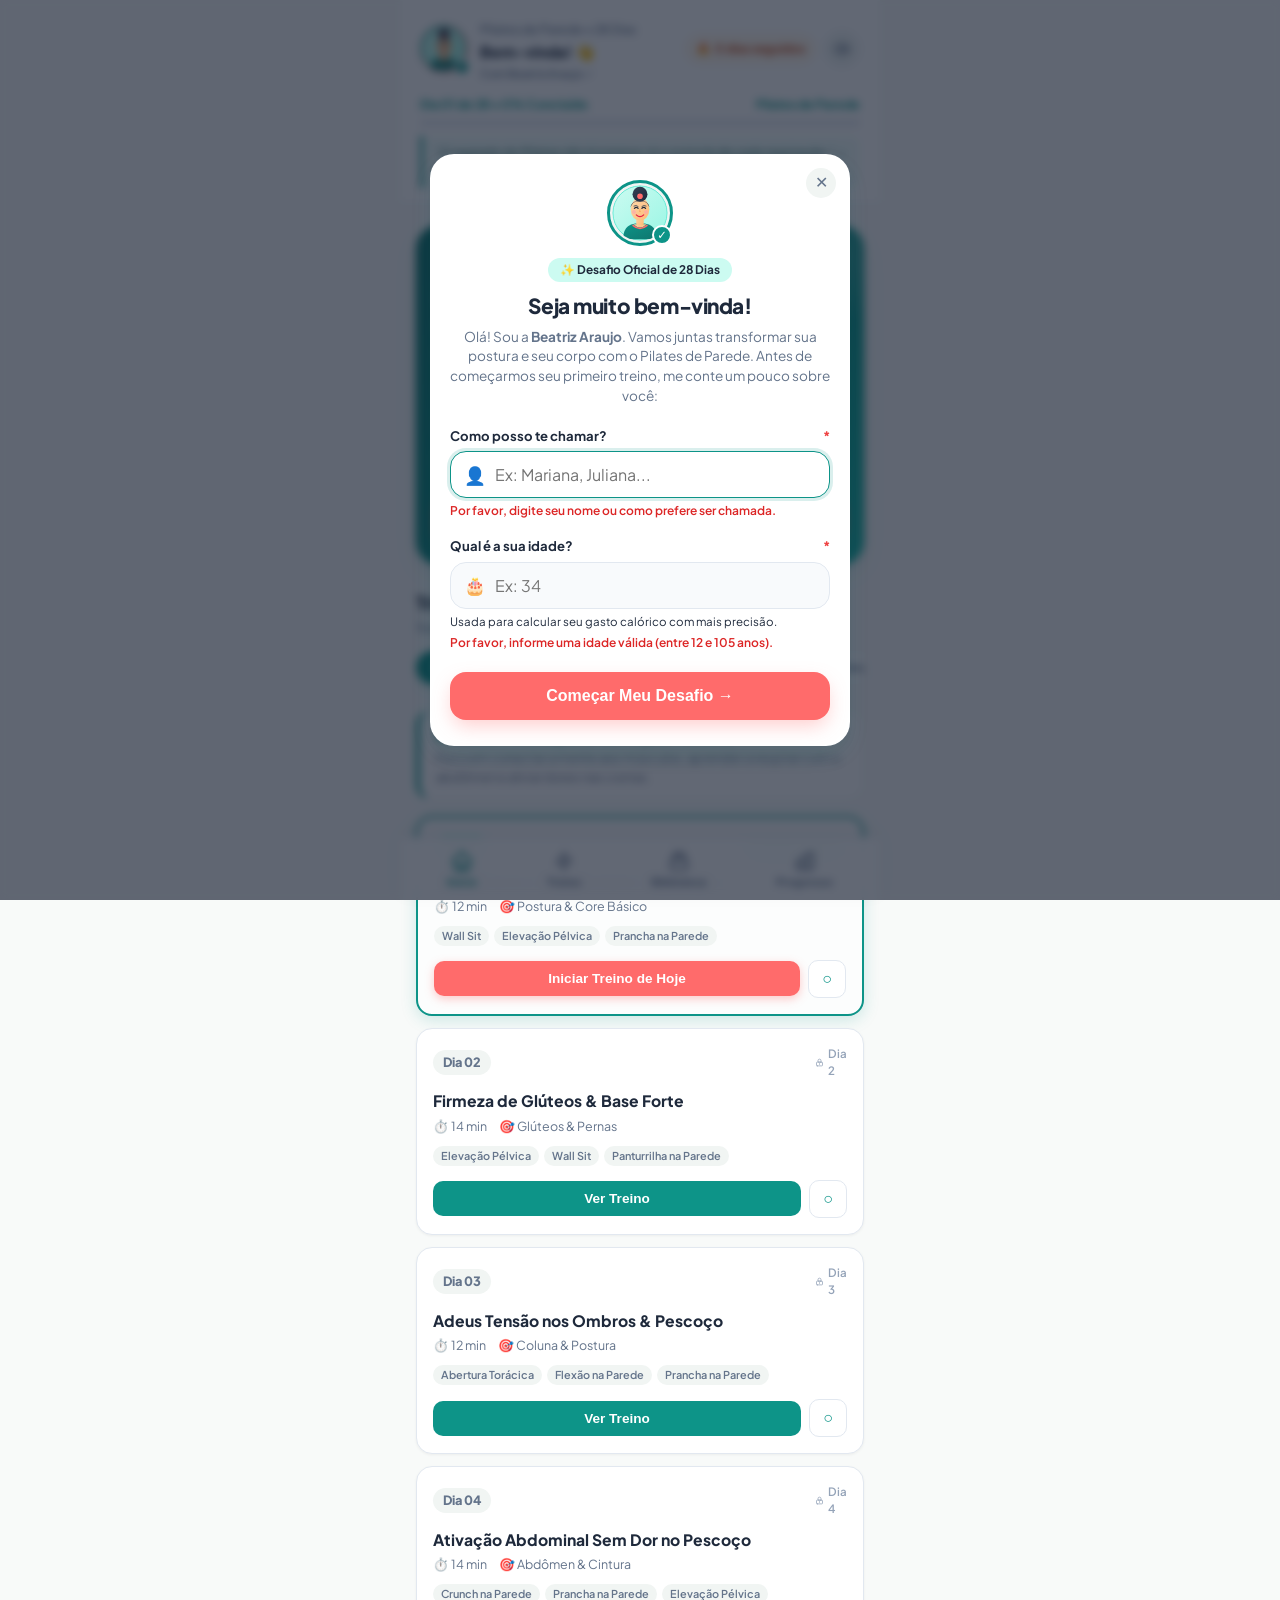
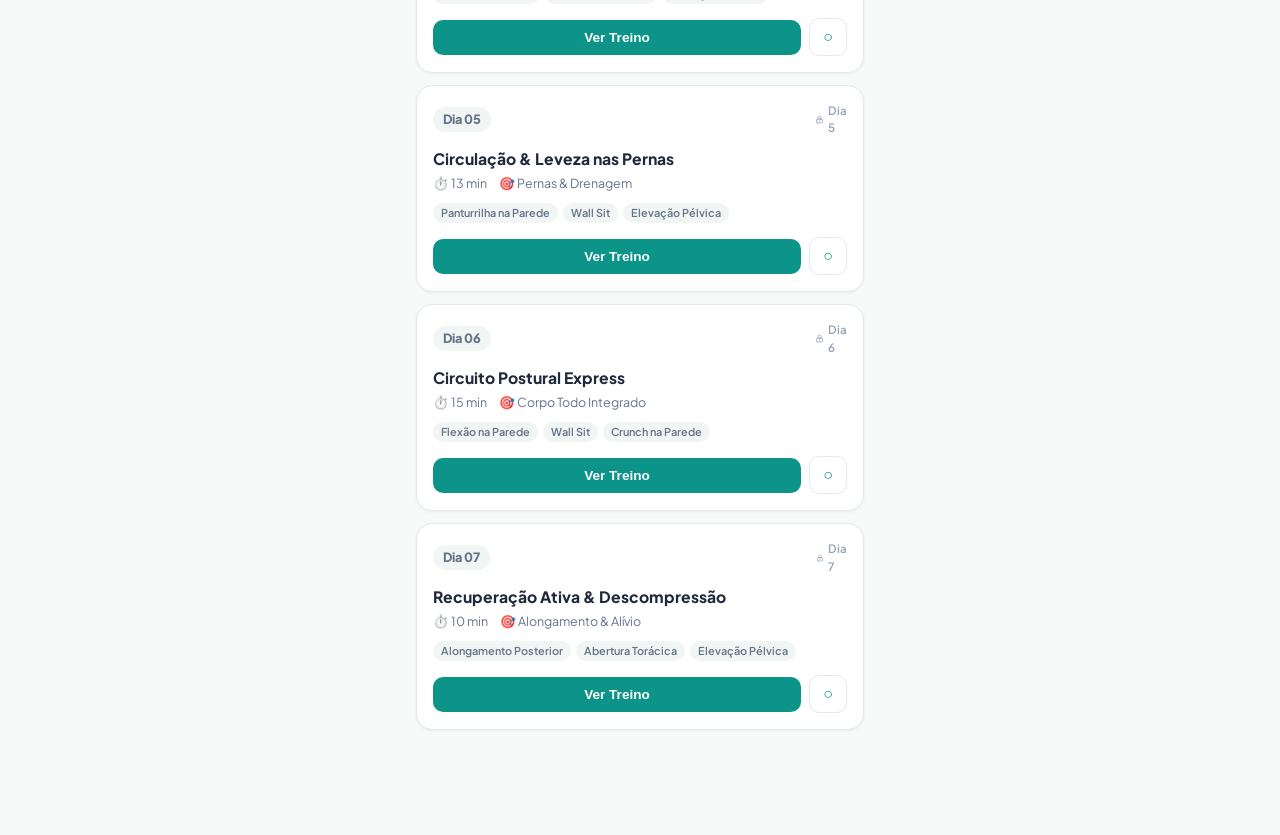
==== commit 5db3bfe3: "Corrige exibicao do modal de onboarding, saudacao personalizada e cache do service worker" ====
--- a/index.html
+++ b/index.html
@@ -55,8 +55,9 @@
             <span class="avatar-verified" title="Especialista Certificada">✓</span>
           </div>
           <div class="instructor-info">
-            <span class="greeting" id="header-user-greeting">Desafio Oficial</span>
-            <h1 class="instructor-name">Beatriz Araujo</h1>
+            <span class="greeting">Pilates de Parede • 28 Dias</span>
+            <h1 class="instructor-name" id="header-user-name">Olá, Aluna! 👋</h1>
+            <span class="instructor-sub">Com Beatriz Araujo ✓</span>
           </div>
         </div>
 
@@ -476,6 +477,9 @@
         <button id="btn-celebration-done" class="btn-primary-action">
           <span>Salvar & Continuar Desafio</span>
         </button>
+      </div>
+    </div>
+
     <!-- ============================================================
          MODAL DE BOAS-VINDAS / ONBOARDING (NOME & IDADE)
          ============================================================ -->
--- a/css/styles.css
+++ b/css/styles.css
@@ -1997,6 +1997,21 @@
 /* ============================================================
    MODAL DE BOAS-VINDAS / ONBOARDING (NOME & IDADE)
    ============================================================ */
+#modal-onboarding.app-modal,
+#modal-celebration.app-modal {
+  align-items: center;
+  justify-content: center;
+  padding: 16px;
+}
+
+.instructor-sub {
+  font-size: 0.70rem;
+  color: var(--text-secondary);
+  font-weight: 600;
+  display: block;
+  margin-top: 1px;
+}
+
 .onboarding-modal-dialog {
   background: var(--bg-card);
   width: 92%;
